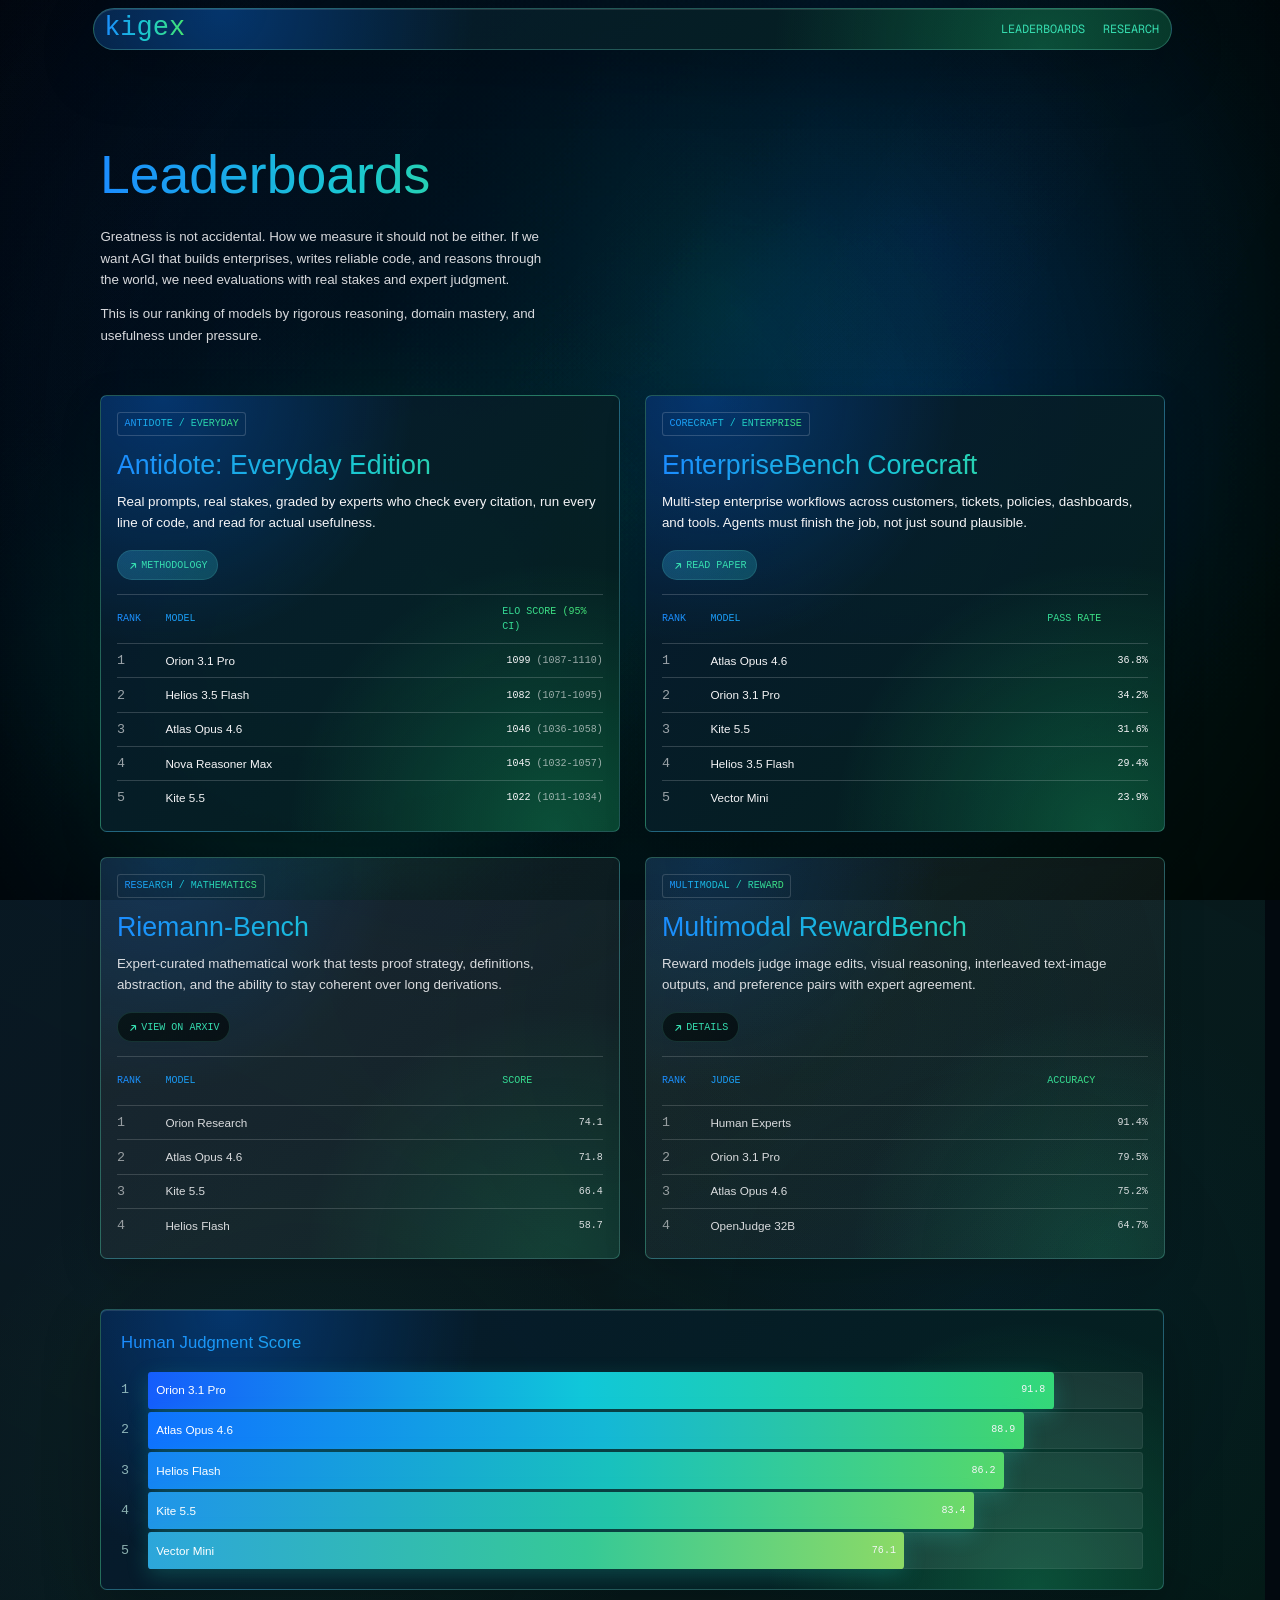
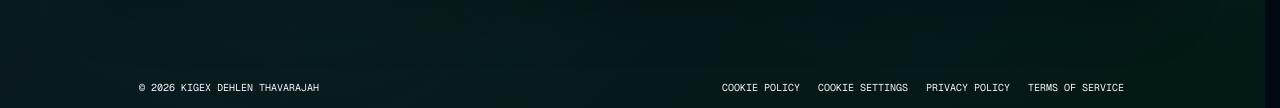
==== leaderboards/index.html @ 966b623c "Tune motion performance" ====
<!doctype html>
<html lang="en">
  <head>
    <meta charset="utf-8" />
    <meta
      name="viewport"
      content="width=device-width, initial-scale=1, viewport-fit=cover"
    />
    <title>Leaderboards | Kigex</title>
    <meta
      name="description"
      content="Kigex leaderboards for model evaluation across rigorous human-graded benchmarks."
    />
    <meta name="robots" content="index, follow, max-image-preview:large" />
    <meta name="author" content="Kigex" />
    <meta name="theme-color" content="#02090f" />
    <meta name="color-scheme" content="dark" />
    <link rel="canonical" href="https://kigex.com/leaderboards/" />
    <meta property="og:site_name" content="Kigex" />
    <meta property="og:type" content="website" />
    <meta property="og:url" content="https://kigex.com/leaderboards/" />
    <meta property="og:title" content="Leaderboards | Kigex" />
    <meta
      property="og:description"
      content="Human-graded Kigex leaderboards for rigorous reasoning, domain mastery, and usefulness under pressure."
    />
    <meta property="og:image" content="https://kigex.com/favicon-v18.png" />
    <meta property="og:image:secure_url" content="https://kigex.com/favicon-v18.png" />
    <meta property="og:image:type" content="image/png" />
    <meta property="og:image:width" content="192" />
    <meta property="og:image:height" content="192" />
    <meta property="og:image:alt" content="Kigex logo" />
    <meta name="twitter:card" content="summary_large_image" />
    <meta name="twitter:title" content="Leaderboards | Kigex" />
    <meta
      name="twitter:description"
      content="Human-graded Kigex leaderboards for rigorous reasoning, domain mastery, and usefulness under pressure."
    />
    <meta name="twitter:image" content="https://kigex.com/favicon-v18.png" />
    <meta name="twitter:image:alt" content="Kigex logo" />
    <script type="application/ld+json">
      {
        "@context": "https://schema.org",
        "@graph": [
          {
            "@type": "Organization",
            "@id": "https://kigex.com/#organization",
            "name": "Kigex",
            "url": "https://kigex.com/",
            "logo": {
              "@type": "ImageObject",
              "url": "https://kigex.com/favicon-v18.png",
              "width": 192,
              "height": 192
            }
          },
          {
            "@type": "WebSite",
            "@id": "https://kigex.com/#website",
            "url": "https://kigex.com/",
            "name": "Kigex",
            "publisher": {
              "@id": "https://kigex.com/#organization"
            },
            "inLanguage": "en"
          },
          {
            "@type": "CollectionPage",
            "@id": "https://kigex.com/leaderboards/#webpage",
            "url": "https://kigex.com/leaderboards/",
            "name": "Kigex Leaderboards",
            "description": "Human-graded leaderboards for rigorous reasoning, domain mastery, and usefulness under pressure.",
            "isPartOf": {
              "@id": "https://kigex.com/#website"
            },
            "mainEntity": {
              "@id": "https://kigex.com/leaderboards/#benchmarks"
            },
            "inLanguage": "en"
          },
          {
            "@type": "ItemList",
            "@id": "https://kigex.com/leaderboards/#benchmarks",
            "name": "Kigex benchmark categories",
            "itemListElement": [
              {
                "@type": "ListItem",
                "position": 1,
                "name": "Antidote: Everyday Edition",
                "description": "Real prompts, real stakes, graded by experts for citation quality, code execution, and usefulness."
              },
              {
                "@type": "ListItem",
                "position": 2,
                "name": "EnterpriseBench Corecraft",
                "description": "Multi-step enterprise workflows across customers, tickets, policies, dashboards, and tools."
              },
              {
                "@type": "ListItem",
                "position": 3,
                "name": "Riemann-Bench",
                "description": "Expert-curated mathematical work that tests proof strategy, definitions, abstraction, and coherence."
              },
              {
                "@type": "ListItem",
                "position": 4,
                "name": "Multimodal RewardBench",
                "description": "Reward models judge image edits, visual reasoning, interleaved outputs, and preference pairs."
              }
            ]
          }
        ]
      }
    </script>
    <link rel="preconnect" href="https://cdn.prod.website-files.com" crossorigin />
    <link rel="preconnect" href="https://fonts.googleapis.com" />
    <link rel="preconnect" href="https://fonts.gstatic.com" crossorigin />
    <link rel="icon" href="https://kigex.com/favicon-v18.png" type="image/png" sizes="192x192" />
    <link rel="shortcut icon" href="https://kigex.com/favicon-v18.png" type="image/png" />
    <link rel="apple-touch-icon" href="https://kigex.com/favicon-v18.png" />
    <link rel="mask-icon" href="https://kigex.com/safari-pinned-tab.svg" color="#3b9dff" />
    <link rel="icon" href="https://kigex.com/favicon-v18.svg" type="image/svg+xml" />
    <link rel="stylesheet" href="../style.css?v=20260601-perf-tune" />
  </head>
  <body>
    <header class="site-header">
      <div class="container fluid">
        <div class="header-inner">
          <a class="brand" href="../" aria-label="Kigex home">
            <span class="brand-text">kigex</span>
          </a>

          <div class="header-actions" id="site-menu">
            <nav class="header-menu" aria-label="Primary navigation">
              <a class="header-link" href="../leaderboards/" aria-current="page">Leaderboards</a>
              <a class="header-link" href="../research/">Research</a>
            </nav>
          </div>

          <button
            class="menu-toggle"
            type="button"
            aria-controls="site-menu"
            aria-expanded="false"
          >
            <span>Menu</span>
            <span>Close</span>
          </button>
        </div>
      </div>
    </header>

    <main class="main">
      <section class="leader-hero" aria-label="Kigex leaderboards">
        <div class="container grid">
          <div class="leader-hero-left">
            <div class="leader-hero-title">
              <h1 class="heading h2 word-lift-title">
                <span class="hero-line">
                  <span class="hero-word">Leaderboards</span>
                </span>
              </h1>
            </div>
            <div class="txt fs-16 page-intro-copy leader-hero-desc">
              <p>
                Greatness is not accidental. How we measure it should not be
                either. If we want AGI that builds enterprises, writes reliable
                code, and reasons through the world, we need evaluations with real
                stakes and expert judgment.
              </p>
              <p>
                This is our ranking of models by rigorous reasoning, domain
                mastery, and usefulness under pressure.
              </p>
            </div>
          </div>
        </div>
      </section>

      <section class="leader-main" aria-label="Benchmark categories">
        <div class="container grid leader-main-grid">
          <article class="leader-card is-dark">
            <div class="leader-label fs-12">Antidote / Everyday</div>
            <div>
              <h2 class="heading h4 leader-card-title">
                Antidote: Everyday Edition
              </h2>
              <p class="txt fs-16 leader-card-desc">
                Real prompts, real stakes, graded by experts who check every
                citation, run every line of code, and read for actual usefulness.
              </p>
            </div>
            <button class="leader-card-btn fs-12" type="button">
              <svg class="arrow" viewBox="0 0 12 12" aria-hidden="true">
                <path
                  d="M3 9L9 3M9 3H4M9 3V8"
                  fill="none"
                  stroke="currentColor"
                  stroke-width="1.3"
                />
              </svg>
              Methodology
            </button>
            <div class="leader-table">
              <div class="leader-table-head fs-12">
                <span>Rank</span>
                <span>Model</span>
                <span>elo score (95% ci)</span>
              </div>
              <div class="leader-list">
                <div class="leader-row">
                  <span class="leader-rank"></span>
                  <span class="txt fs-14 fw-med">Orion 3.1 Pro</span>
                  <span class="leader-score fs-12">1099 <span>(1087-1110)</span></span>
                </div>
                <div class="leader-row">
                  <span class="leader-rank"></span>
                  <span class="txt fs-14 fw-med">Helios 3.5 Flash</span>
                  <span class="leader-score fs-12">1082 <span>(1071-1095)</span></span>
                </div>
                <div class="leader-row">
                  <span class="leader-rank"></span>
                  <span class="txt fs-14 fw-med">Atlas Opus 4.6</span>
                  <span class="leader-score fs-12">1046 <span>(1036-1058)</span></span>
                </div>
                <div class="leader-row">
                  <span class="leader-rank"></span>
                  <span class="txt fs-14 fw-med">Nova Reasoner Max</span>
                  <span class="leader-score fs-12">1045 <span>(1032-1057)</span></span>
                </div>
                <div class="leader-row">
                  <span class="leader-rank"></span>
                  <span class="txt fs-14 fw-med">Kite 5.5</span>
                  <span class="leader-score fs-12">1022 <span>(1011-1034)</span></span>
                </div>
              </div>
            </div>
          </article>

          <article class="leader-card is-dark">
            <div class="leader-label fs-12">Corecraft / Enterprise</div>
            <div>
              <h2 class="heading h4 leader-card-title">
                EnterpriseBench Corecraft
              </h2>
              <p class="txt fs-16 leader-card-desc">
                Multi-step enterprise workflows across customers, tickets,
                policies, dashboards, and tools. Agents must finish the job, not
                just sound plausible.
              </p>
            </div>
            <button class="leader-card-btn fs-12" type="button">
              <svg class="arrow" viewBox="0 0 12 12" aria-hidden="true">
                <path
                  d="M3 9L9 3M9 3H4M9 3V8"
                  fill="none"
                  stroke="currentColor"
                  stroke-width="1.3"
                />
              </svg>
              Read Paper
            </button>
            <div class="leader-table">
              <div class="leader-table-head fs-12">
                <span>Rank</span>
                <span>Model</span>
                <span>pass rate</span>
              </div>
              <div class="leader-list">
                <div class="leader-row">
                  <span class="leader-rank"></span>
                  <span class="txt fs-14 fw-med">Atlas Opus 4.6</span>
                  <span class="leader-score fs-12">36.8%</span>
                </div>
                <div class="leader-row">
                  <span class="leader-rank"></span>
                  <span class="txt fs-14 fw-med">Orion 3.1 Pro</span>
                  <span class="leader-score fs-12">34.2%</span>
                </div>
                <div class="leader-row">
                  <span class="leader-rank"></span>
                  <span class="txt fs-14 fw-med">Kite 5.5</span>
                  <span class="leader-score fs-12">31.6%</span>
                </div>
                <div class="leader-row">
                  <span class="leader-rank"></span>
                  <span class="txt fs-14 fw-med">Helios 3.5 Flash</span>
                  <span class="leader-score fs-12">29.4%</span>
                </div>
                <div class="leader-row">
                  <span class="leader-rank"></span>
                  <span class="txt fs-14 fw-med">Vector Mini</span>
                  <span class="leader-score fs-12">23.9%</span>
                </div>
              </div>
            </div>
          </article>

          <article class="leader-card">
            <div class="leader-label fs-12">Research / Mathematics</div>
            <div>
              <h2 class="heading h4 leader-card-title">Riemann-Bench</h2>
              <p class="txt fs-16 leader-card-desc">
                Expert-curated mathematical work that tests proof strategy,
                definitions, abstraction, and the ability to stay coherent over
                long derivations.
              </p>
            </div>
            <button class="leader-card-btn fs-12" type="button">
              <svg class="arrow" viewBox="0 0 12 12" aria-hidden="true">
                <path
                  d="M3 9L9 3M9 3H4M9 3V8"
                  fill="none"
                  stroke="currentColor"
                  stroke-width="1.3"
                />
              </svg>
              View On Arxiv
            </button>
            <div class="leader-table">
              <div class="leader-table-head fs-12">
                <span>Rank</span>
                <span>Model</span>
                <span>score</span>
              </div>
              <div class="leader-list">
                <div class="leader-row">
                  <span class="leader-rank"></span>
                  <span class="txt fs-14 fw-med">Orion Research</span>
                  <span class="leader-score fs-12">74.1</span>
                </div>
                <div class="leader-row">
                  <span class="leader-rank"></span>
                  <span class="txt fs-14 fw-med">Atlas Opus 4.6</span>
                  <span class="leader-score fs-12">71.8</span>
                </div>
                <div class="leader-row">
                  <span class="leader-rank"></span>
                  <span class="txt fs-14 fw-med">Kite 5.5</span>
                  <span class="leader-score fs-12">66.4</span>
                </div>
                <div class="leader-row">
                  <span class="leader-rank"></span>
                  <span class="txt fs-14 fw-med">Helios Flash</span>
                  <span class="leader-score fs-12">58.7</span>
                </div>
              </div>
            </div>
          </article>

          <article class="leader-card">
            <div class="leader-label fs-12">Multimodal / Reward</div>
            <div>
              <h2 class="heading h4 leader-card-title">
                Multimodal RewardBench
              </h2>
              <p class="txt fs-16 leader-card-desc">
                Reward models judge image edits, visual reasoning, interleaved
                text-image outputs, and preference pairs with expert agreement.
              </p>
            </div>
            <button class="leader-card-btn fs-12" type="button">
              <svg class="arrow" viewBox="0 0 12 12" aria-hidden="true">
                <path
                  d="M3 9L9 3M9 3H4M9 3V8"
                  fill="none"
                  stroke="currentColor"
                  stroke-width="1.3"
                />
              </svg>
              Details
            </button>
            <div class="leader-table">
              <div class="leader-table-head fs-12">
                <span>Rank</span>
                <span>Judge</span>
                <span>accuracy</span>
              </div>
              <div class="leader-list">
                <div class="leader-row">
                  <span class="leader-rank"></span>
                  <span class="txt fs-14 fw-med">Human Experts</span>
                  <span class="leader-score fs-12">91.4%</span>
                </div>
                <div class="leader-row">
                  <span class="leader-rank"></span>
                  <span class="txt fs-14 fw-med">Orion 3.1 Pro</span>
                  <span class="leader-score fs-12">79.5%</span>
                </div>
                <div class="leader-row">
                  <span class="leader-rank"></span>
                  <span class="txt fs-14 fw-med">Atlas Opus 4.6</span>
                  <span class="leader-score fs-12">75.2%</span>
                </div>
                <div class="leader-row">
                  <span class="leader-rank"></span>
                  <span class="txt fs-14 fw-med">OpenJudge 32B</span>
                  <span class="leader-score fs-12">64.7%</span>
                </div>
              </div>
            </div>
          </article>

          <div class="comparison-card">
            <div class="comparison-title">Human Judgment Score</div>
            <div class="bar-list">
              <div class="bar-row">
                <div class="bar-track">
                  <div class="bar-fill" style="width: 91%">
                    <span class="bar-label fs-14 fw-med">Orion 3.1 Pro</span>
                    <span class="bar-score fs-12">91.8</span>
                  </div>
                </div>
              </div>
              <div class="bar-row">
                <div class="bar-track">
                  <div class="bar-fill" style="width: 88%">
                    <span class="bar-label fs-14 fw-med">Atlas Opus 4.6</span>
                    <span class="bar-score fs-12">88.9</span>
                  </div>
                </div>
              </div>
              <div class="bar-row">
                <div class="bar-track">
                  <div class="bar-fill" style="width: 86%">
                    <span class="bar-label fs-14 fw-med">Helios Flash</span>
                    <span class="bar-score fs-12">86.2</span>
                  </div>
                </div>
              </div>
              <div class="bar-row">
                <div class="bar-track">
                  <div class="bar-fill" style="width: 83%">
                    <span class="bar-label fs-14 fw-med">Kite 5.5</span>
                    <span class="bar-score fs-12">83.4</span>
                  </div>
                </div>
              </div>
              <div class="bar-row">
                <div class="bar-track">
                  <div class="bar-fill" style="width: 76%">
                    <span class="bar-label fs-14 fw-med">Vector Mini</span>
                    <span class="bar-score fs-12">76.1</span>
                  </div>
                </div>
              </div>
            </div>
          </div>
        </div>
      </section>
    </main>

    <footer class="footer">
      <div class="footer-bot">
        <div class="container fluid">
          <div class="footer-bot-inner">
            <div class="footer-copyright hidden-mobile">&copy; 2026 Kigex Dehlen Thavarajah</div>
            <div class="footer-menus-social">
              <div class="footer-menu-legal">
                <button class="footer-link" type="button">Cookie Policy</button>
                <div class="footer-menu-divider" aria-hidden="true"></div>
                <button class="footer-link" type="button">Cookie Settings</button>
                <div class="footer-menu-divider" aria-hidden="true"></div>
                <button class="footer-link" type="button">Privacy Policy</button>
                <div class="footer-menu-divider" aria-hidden="true"></div>
                <button class="footer-link" type="button">Terms of Service</button>
              </div>
            </div>
            <div class="footer-copyright only-mobile">&copy; 2026 Kigex Dehlen Thavarajah</div>
          </div>
        </div>
      </div>
    </footer>

    <script src="../motion.js?v=20260601-perf-tune" defer></script>
  </body>
</html>
---- style.css ----
@import url("https://fonts.googleapis.com/css2?family=Geist+Mono:wght@400;500;600&display=swap");

@font-face {
  font-family: "Jetbrains Mono";
  src: url("https://cdn.prod.website-files.com/68dc970bd6e945ea3fb0f426/68dc9f0578a9a4165ddd5365_JetBrainsMono-Regular.woff2")
    format("woff2");
  font-weight: 400;
  font-style: normal;
  font-display: swap;
}

@font-face {
  font-family: "Jetbrains Mono";
  src: url("https://cdn.prod.website-files.com/68dc970bd6e945ea3fb0f426/68dc9f05dc945261aa6f3902_JetBrainsMono-Medium.woff2")
    format("woff2");
  font-weight: 500;
  font-style: normal;
  font-display: swap;
}

@font-face {
  font-family: "Helvetica Neue";
  src: url("https://cdn.prod.website-files.com/68dc970bd6e945ea3fb0f426/68dca01244c8d07e51654fb4_HelveticaNeue-Roman.woff2")
    format("woff2");
  font-weight: 400;
  font-style: normal;
  font-display: swap;
}

@font-face {
  font-family: "Helvetica Neue";
  src: url("https://cdn.prod.website-files.com/68dc970bd6e945ea3fb0f426/68dca0121b8f11f91cc5aee8_HelveticaNeue-Medium.woff2")
    format("woff2");
  font-weight: 500;
  font-style: normal;
  font-display: swap;
}

:root {
  --font-heading: "Helvetica Neue", Arial, sans-serif;
  --font-body: "Helvetica Neue", Arial, sans-serif;
  --font-button: "Jetbrains Mono", monospace;
  --font-footer: "Geist Mono", "Jetbrains Mono", ui-monospace, SFMono-Regular, Menlo, monospace;
  --font-model: "Helvetica Neue", Arial, sans-serif;
  --color-title: #f5f5f7;
  --color-body: rgba(245, 245, 247, 0.88);
  --color-subtitle: rgba(245, 245, 247, 0.58);
  --color-surface: #101010;
  --color-warm: #101010;
  --color-main: #101010;
  --color-faint: rgba(245, 245, 247, 0.08);
  --color-border: rgba(245, 245, 247, 0.16);
  --color-link: #36ddb0;
  --color-dark: #101010;
  --accent-gradient: linear-gradient(92deg, #1b8cff 0%, #19c7d2 48%, #45e56f 100%);
  --surface-gradient:
    radial-gradient(circle at 12% 0%, rgba(0, 116, 255, 0.24), transparent 34rem),
    radial-gradient(circle at 90% 18%, rgba(31, 216, 133, 0.18), transparent 36rem),
    radial-gradient(circle at 70% 100%, rgba(20, 199, 210, 0.16), transparent 42rem),
    linear-gradient(145deg, #071a30 0%, #101010 46%, #04221d 100%);
  --panel-gradient:
    radial-gradient(circle at 12% 0%, rgba(0, 116, 255, 0.3), transparent 30rem),
    radial-gradient(circle at 88% 100%, rgba(31, 216, 133, 0.26), transparent 32rem),
    linear-gradient(135deg, rgba(7, 26, 48, 0.94), rgba(4, 34, 29, 0.94));
  --panel-gradient-soft:
    radial-gradient(circle at 12% 0%, rgba(0, 116, 255, 0.18), transparent 28rem),
    radial-gradient(circle at 88% 100%, rgba(31, 216, 133, 0.16), transparent 30rem),
    linear-gradient(135deg, rgba(245, 245, 247, 0.07), rgba(245, 245, 247, 0.035));
  --button-surface: linear-gradient(135deg, rgba(6, 17, 18, 0.82), rgba(4, 10, 12, 0.74));
  --button-border: rgba(96, 214, 190, 0.16);
  --button-surface-hover:
    linear-gradient(135deg, rgba(6, 17, 18, 0.9), rgba(4, 10, 12, 0.82));
  --button-border-hover: rgba(96, 214, 190, 0.32);
  --button-hover-shadow: inset 0 1px 0 rgba(245, 245, 247, 0.08), 0 0.35rem 1.1rem rgba(0, 0, 0, 0.18);
  --accent-border: rgba(96, 214, 190, 0.32);
  --accent-border-strong: rgba(151, 240, 222, 0.42);
  --accent-glow: 0 2.4rem 7rem rgba(0, 0, 0, 0.24), inset 0 1px 0 rgba(245, 245, 247, 0.12);
  --focus-ring: 0 0 0 0.35rem rgba(54, 221, 176, 0.18), 0 0 0 0.12rem rgba(245, 245, 247, 0.92);
  --shadow-card: 0 1.6rem 4.8rem rgba(0, 0, 0, 0.18);
  --border-width: max(1px, 0.1rem);
  --brand-size: clamp(27px, 2.08vw, 30px);
  --brand-slot: calc(var(--brand-size) * 3.4667);
  --header-height: clamp(42px, 3vw, 46px);
  --header-pad-x: clamp(10px, 0.8vw, 12px);
  --header-pad-y: clamp(5px, 0.36vw, 6px);
  --mobile-menu-offset: 7px;
  --nav-link-size: clamp(11.8px, 0.82vw, 12px);
  --container-max: 1530px;
  --container-pad: 12rem;
  --column-gap: 3rem;
  interpolate-size: allow-keywords;
}

html {
  --fs-global: 0.6535947712vw;
  min-height: -webkit-fill-available;
  height: auto;
  background: var(--color-dark);
  font-size: var(--fs-global);
  scroll-padding-top: 9rem;
  font-kerning: normal;
  text-rendering: optimizeLegibility;
  -webkit-font-smoothing: antialiased;
  -moz-osx-font-smoothing: grayscale;
  -webkit-text-size-adjust: 100%;
  overscroll-behavior: none;
  scrollbar-gutter: stable;
}

@media (min-width: 1531px) {
  html {
    --fs-global: 10px;
  }
}

@media (max-width: 991px) {
  html {
    --fs-global: 1.1990407674vw;
  }

  :root {
    --brand-size: 27px;
    --brand-slot: calc(var(--brand-size) * 3.4667);
    --header-height: 42px;
    --header-pad-x: 10px;
    --header-pad-y: 6px;
    --nav-link-size: clamp(11px, 1.2vw, 11.8px);
    --container-pad: 4rem;
    --column-gap: 2.4rem;
  }
}

@media (max-width: 767px) {
  html {
    --fs-global: 2.3255813953vw;
  }

  :root {
    --brand-size: clamp(27px, 6.98vw, 30px);
    --brand-slot: calc(var(--brand-size) * 3.4667);
    --header-height: clamp(42px, 10.7vw, 46px);
    --header-pad-x: 10px;
    --header-pad-y: clamp(6px, 1.63vw, 7px);
    --nav-link-size: clamp(12px, 3.26vw, 14px);
    --container-pad: 2rem;
    --column-gap: 2rem;
  }
}

* {
  box-sizing: border-box;
  -webkit-tap-highlight-color: rgba(0, 0, 0, 0);
}

html {
  min-height: 100%;
  background: #02090f;
}

body {
  min-height: 100vh;
  margin: 0;
  background:
    linear-gradient(28deg, rgba(0, 0, 0, 0.075), transparent 42%, rgba(0, 0, 0, 0.055) 100%),
    radial-gradient(circle at 36% 38%, rgba(0, 14, 44, 0.26), transparent 44rem),
    radial-gradient(circle at 64% 60%, rgba(0, 24, 15, 0.22), transparent 46rem),
    radial-gradient(circle at 20% 18%, rgba(0, 96, 218, 0.09), transparent 42rem),
    radial-gradient(circle at 72% 22%, rgba(21, 178, 108, 0.07), transparent 40rem),
    radial-gradient(circle at 46% 54%, rgba(0, 0, 0, 0.05), transparent 48rem),
    radial-gradient(circle at 78% 78%, rgba(0, 96, 218, 0.055), transparent 46rem),
    radial-gradient(circle at 24% 86%, rgba(21, 178, 108, 0.06), transparent 42rem),
    linear-gradient(135deg, #061426 0%, #0a1b22 50%, #031a16 100%);
  color: var(--color-body);
  font-family: var(--font-body);
  font-size: 1.6rem;
  line-height: 1.5;
  display: flex;
  flex-direction: column;
  overflow-x: hidden;
  overscroll-behavior: none;
  isolation: isolate;
}

::selection {
  color: #ffffff;
  background: rgba(54, 221, 176, 0.26);
}

body::before {
  content: "";
  position: fixed;
  inset: 0;
  z-index: 0;
  pointer-events: none;
  background:
    radial-gradient(circle at 50% 48%, transparent 0, rgba(0, 0, 0, 0.16) 62%, rgba(0, 0, 0, 0.42) 100%),
    linear-gradient(132deg, rgba(0, 6, 18, 0.2), transparent 48%, rgba(0, 20, 14, 0.18) 100%);
  background-repeat: no-repeat;
  opacity: 0.82;
}

body::after {
  content: "";
  position: fixed;
  inset: 0;
  z-index: 0;
  pointer-events: none;
  background:
    radial-gradient(circle at 50% 48%, transparent 0, rgba(0, 0, 0, 0.12) 64%, rgba(0, 0, 0, 0.46) 100%),
    linear-gradient(118deg, rgba(245, 245, 247, 0.01), transparent 34%, rgba(245, 245, 247, 0.007) 62%, transparent 84%),
    linear-gradient(180deg, rgba(245, 245, 247, 0.005), rgba(0, 0, 0, 0.01));
  opacity: 0.86;
}

.kigex-motion-canvas {
  position: fixed;
  inset: 0;
  z-index: 0;
  display: block;
  width: 100vw;
  height: 100vh;
  min-height: 100dvh;
  pointer-events: none;
  opacity: 0.92;
  filter: saturate(112%) contrast(104%);
  transform: translateZ(0);
  contain: strict;
}

@media (prefers-reduced-motion: reduce) {
  *,
  *::before,
  *::after {
    animation-duration: 0.001ms !important;
    animation-iteration-count: 1 !important;
    scroll-behavior: auto !important;
    transition-duration: 0.001ms !important;
  }

  .kigex-motion-canvas {
    opacity: 0.74;
  }

}

a {
  color: inherit;
  text-decoration: none;
  -webkit-touch-callout: none;
  touch-action: manipulation;
}

:where(a, button, .brand, .header-link, .footer-link, .menu-toggle, .card-cta-link, .leader-card-btn) {
  -webkit-tap-highlight-color: rgba(0, 0, 0, 0);
}

:where(a, button):focus-visible {
  outline: 0;
  box-shadow: var(--focus-ring);
}

:where(a, button):focus:not(:focus-visible) {
  outline: 0;
  box-shadow: none;
}

button {
  border: 0;
  padding: 0;
  color: inherit;
  background: none;
  font: inherit;
  cursor: pointer;
  touch-action: manipulation;
}

@media (hover: none) and (pointer: coarse) {
  :where(.brand, .header-link, .footer-link, .menu-toggle):active {
    opacity: 1;
    background: transparent;
    box-shadow: none;
  }
}

p,
h1,
h2,
h3,
h4 {
  margin: 0;
}

img {
  display: block;
  max-width: 100%;
}

.container {
  width: 100%;
  max-width: var(--container-max);
  margin: 0 auto;
  padding-right: var(--container-pad);
  padding-left: var(--container-pad);
  position: relative;
}

.container.fluid {
  max-width: none;
}

.grid {
  display: grid;
  grid-template-columns: repeat(12, minmax(1px, 1fr));
  gap: var(--column-gap);
  align-content: start;
}

.site-header {
  z-index: 20;
  position: sticky;
  top: 0;
  padding-top: max(0.9rem, env(safe-area-inset-top));
  background: transparent;
  border-bottom: 0;
  -webkit-backdrop-filter: none;
  backdrop-filter: none;
  opacity: 1;
  transform: translate3d(0, var(--nav-shift, 0px), 0);
  transition: transform 0.42s cubic-bezier(0.22, 1, 0.36, 1), opacity 0.26s ease;
  will-change: transform, opacity;
}

body.nav-hidden:not(.nav-open) .site-header {
  opacity: 0;
  pointer-events: none;
  transform: translate3d(0, calc(-100% - 1.6rem), 0);
}

body.nav-scroll-linked .site-header {
  opacity: var(--nav-opacity, 1);
  transition: none;
}

.site-header .container.fluid {
  width: calc(100vw - (var(--container-pad) * 2));
  max-width: calc(100vw - (var(--container-pad) * 2));
  margin: 0 auto;
  padding-right: 0;
  padding-left: 0;
}

.site-header .header-link {
  color: var(--color-link);
  border-color: transparent;
  background: transparent;
  box-shadow: none;
}

.site-header .header-link:hover,
.site-header .header-link:active {
  color: var(--color-link);
  border-color: transparent;
  background: transparent;
  box-shadow: none;
  opacity: 0.78;
}

.site-header .header-link[aria-current="page"] {
  color: var(--color-link);
  border-color: transparent;
  background: transparent;
  box-shadow: none;
}

.site-header .header-link[aria-current="page"]:hover,
.site-header .header-link[aria-current="page"]:active {
  color: var(--color-link);
  opacity: 0.78;
}

.site-header .menu-toggle {
  color: var(--color-link);
}

.header-inner {
  display: flex;
  align-items: center;
  justify-content: space-between;
  position: relative;
  overflow: visible;
  width: 100%;
  max-width: 100%;
  min-height: var(--header-height);
  border: var(--border-width) solid var(--accent-border);
  border-radius: 999px;
  background: var(--panel-gradient);
  box-shadow: var(--accent-glow);
  padding-top: var(--header-pad-y);
  padding-right: var(--header-pad-x);
  padding-bottom: var(--header-pad-y);
  padding-left: var(--header-pad-x);
  -webkit-backdrop-filter: saturate(145%) blur(10px);
  backdrop-filter: saturate(145%) blur(10px);
  transform-origin: left center;
  transition: border-color 0.25s ease, box-shadow 0.25s ease, background 0.25s ease;
}

.header-inner > * {
  position: relative;
  z-index: 1;
}

.brand {
  width: var(--brand-slot);
  min-width: var(--brand-slot);
  flex: 0 0 var(--brand-slot);
  height: var(--brand-size);
  color: var(--color-title);
  display: flex;
  align-items: center;
  justify-content: flex-start;
  overflow: visible;
}

.home-page .brand,
.home-page .brand * {
  cursor: default;
  pointer-events: none;
}

.brand-text {
  color: var(--color-title);
  font-family: var(--font-button);
  font-size: var(--brand-size);
  font-weight: 400;
  line-height: 1;
  position: relative;
  display: inline-grid;
  place-items: center;
  white-space: nowrap;
  flex: none;
}

.header-actions,
.header-menu {
  display: flex;
  align-items: center;
  justify-content: flex-end;
  gap: 1.6rem;
  min-width: 0;
}

.header-actions {
  flex: 1 1 auto;
}

.header-menu {
  flex-wrap: nowrap;
}

.header-link,
.footer-link,
.footer-copyright,
.menu-toggle,
.mono {
  font-family: var(--font-button);
  text-transform: uppercase;
  font-size: 1.2rem;
  line-height: 1.4;
}

.header-link,
.menu-toggle {
  font-size: var(--nav-link-size);
}

.footer-link,
.footer-copyright {
  font-family: var(--font-footer);
}

.header-link,
.footer-link,
.footer-copyright,
.card-cta,
.card-cta-link,
.leader-card-btn {
  font-family: var(--font-footer);
}

.header-link,
.footer-link {
  transition: color 0.25s ease, border-color 0.25s ease, box-shadow 0.25s ease, background 0.25s ease, opacity 0.25s ease;
}

.header-link {
  display: inline-flex;
  align-items: center;
  justify-content: center;
  min-height: 2.8rem;
  border-radius: 0;
  padding: 0.5rem 0.28rem 0.4rem;
  color: var(--color-link);
  border: 0;
  background: transparent;
  box-shadow: none;
  transition: color 0.35s ease, background 0.35s ease, border-color 0.35s ease, box-shadow 0.35s ease, opacity 0.35s ease;
}

.header-link:focus-visible,
.footer-link:focus-visible {
  border-radius: 999px;
  background: rgba(54, 221, 176, 0.08);
}

.header-link:hover,
.header-link:active {
  color: var(--color-link);
  border-color: transparent;
  background: transparent;
  box-shadow: none;
  opacity: 0.78;
}

.header-link[aria-current="page"] {
  color: var(--color-link);
  border-color: transparent;
  background: transparent;
  box-shadow: none;
}

.header-link[aria-current="page"]:hover,
.header-link[aria-current="page"]:active {
  color: var(--color-link);
  opacity: 0.78;
}

.footer-link:hover,
.footer-link:active {
  color: var(--color-title);
  border-color: transparent;
  background: transparent;
  box-shadow: none;
  opacity: 0.78;
}

.menu-toggle {
  display: none;
  overflow: hidden;
}

.main {
  z-index: 1;
  position: relative;
  flex: 1;
}

body.home-page {
  height: 100vh;
  min-height: 100vh;
  overflow: hidden;
}

body.home-page .main {
  display: flex;
  flex-direction: column;
  min-height: 0;
}

.home-hero {
  flex: 1;
  display: flex;
  flex-direction: column;
  min-height: 0;
  margin-top: 0;
}

.home-hero .container {
  flex: 1;
  min-height: 0;
  align-content: center;
}

.home-hero-text-wrap {
  grid-column: 4 / -4;
  display: flex;
  align-items: flex-start;
  justify-content: center;
  flex-direction: column;
  padding-top: 0;
  padding-bottom: clamp(2rem, 6vh, 7rem);
}

.home-hero-desc {
  display: flex;
  flex-direction: column;
  gap: 1.4rem;
  max-width: 92rem;
  margin-top: 0;
}

.home-hero .heading.h2 {
  width: max-content;
  max-width: 100%;
  font-size: 7.2rem;
  line-height: 1.06;
  cursor: default;
  text-wrap: normal;
}

.word-lift-title {
  cursor: default;
  text-wrap: normal;
}

.hero-line {
  display: block;
  white-space: nowrap;
}

.hero-word {
  display: inline-block;
  color: #36ddb0;
  background: linear-gradient(92deg, #1b8cff 0%, #19c7d2 48%, #45e56f 100%);
  background-size: var(--hero-line-width, 100%) 100%;
  background-position: var(--hero-word-x, 0px) 50%;
  background-repeat: no-repeat;
  -webkit-background-clip: text;
  background-clip: text;
  -webkit-text-fill-color: transparent;
  transform: translate3d(0, 0, 0) scale(1);
  transform-origin: center bottom;
  transition: transform 0.5s cubic-bezier(0.22, 1, 0.36, 1);
  backface-visibility: hidden;
  will-change: transform;
}

.hero-word:hover,
.hero-word.is-raised {
  transform: translate3d(0, -0.11em, 0) scale(1.018);
}

.heading {
  color: var(--color-title);
  font-family: var(--font-heading);
  font-weight: 400;
  line-height: 1.2;
  letter-spacing: 0;
  text-wrap: balance;
}

.heading.h2 {
  font-size: 6.4rem;
}

.heading.h4 {
  font-size: 3.2rem;
}

.txt {
  color: var(--color-body);
  text-wrap: pretty;
}

.fs-12 {
  font-size: 1.2rem;
  line-height: 1.5;
}

.fs-14 {
  font-size: 1.4rem;
  line-height: 1.4;
}

.fs-16 {
  font-size: 1.6rem;
  line-height: 1.4;
}

.fs-18 {
  font-size: 1.8rem;
  line-height: 1.4;
}

.fs-20 {
  font-size: 2rem;
  line-height: 1.4;
}

.fw-med {
  font-weight: 500;
}

.line {
  width: 100%;
  height: var(--border-width);
  background: var(--color-border);
}

.arrow {
  width: 1.2rem;
  height: 1.2rem;
  color: var(--color-link);
  flex: none;
}

.search-hero {
  padding-top: 11.2rem;
  padding-bottom: 12rem;
}

.search-aside {
  grid-column: 1 / 5;
  position: relative;
  z-index: 2;
}

.search-aside-inner {
  position: static;
}

.search-title {
  margin-bottom: 2.2rem;
}

.page-intro-copy {
  display: flex;
  flex-direction: column;
  gap: 1.45rem;
  max-width: 62ch;
  line-height: 1.62;
}

.page-intro-copy p {
  margin: 0;
}

.search-desc {
  white-space: normal;
}

.search-feed {
  grid-column: 5 / -1;
  display: flex;
  flex-direction: column;
  gap: 1.2rem;
}

.card-cta {
  display: flex;
  flex-direction: column;
  gap: 1.6rem;
  margin-top: 2rem;
  font-family: var(--font-button);
  text-transform: uppercase;
  color: var(--color-title);
}

.card-cta-link {
  display: inline-flex;
  align-items: center;
  justify-content: center;
  gap: 0.4rem;
  align-self: flex-start;
  min-height: 3.6rem;
  border-radius: 999px;
  padding: 0.82rem 1.2rem 0.72rem;
  color: var(--color-link);
  border: var(--border-width) solid var(--button-border);
  background: var(--button-surface);
  transition: color 0.35s ease, background 0.35s ease, border-color 0.35s ease, box-shadow 0.35s ease;
}

.card-cta-link:hover,
.card-cta-link:active {
  color: var(--color-link);
  border-color: var(--button-border-hover);
  background: var(--button-surface-hover);
  box-shadow: var(--button-hover-shadow);
}

.card-cta-link:active,
.leader-card-btn:active {
  transform: translateY(0.1rem);
}

.research-card {
  min-height: 24rem;
  padding: 3.2rem;
  border: var(--border-width) solid var(--accent-border);
  border-radius: 0.8rem;
  background: var(--panel-gradient-soft);
  box-shadow: var(--shadow-card);
  display: grid;
  grid-template-rows: auto 1fr auto;
  position: relative;
  overflow: hidden;
  transition: transform 0.35s ease, background-color 0.35s ease, border-color 0.35s ease;
  content-visibility: auto;
  contain: layout paint style;
  contain-intrinsic-size: 24rem;
}

.research-card::before {
  content: "";
  position: absolute;
  inset: 0 auto 0 0;
  z-index: 2;
  width: 0.4rem;
  background: var(--color-link);
  opacity: 0.9;
}

.research-card:hover {
  background: var(--panel-gradient);
  border-color: var(--accent-border-strong);
  transform: translateY(-0.2rem);
}

.research-card-author {
  font-family: var(--font-footer);
  text-transform: uppercase;
  color: var(--color-body);
}

.research-card-info {
  align-self: end;
}

.research-card-title {
  margin-bottom: 0.4rem;
  color: var(--color-title);
  line-height: 1.25;
  text-wrap: balance;
}

.research-card-desc {
  display: -webkit-box;
  -webkit-line-clamp: 3;
  -webkit-box-orient: vertical;
  overflow: hidden;
  line-height: 1.58;
}

.leader-hero {
  padding-top: 11.2rem;
  padding-bottom: 5.8rem;
}

.leader-hero-left {
  grid-column: 1 / 7;
}

.leader-hero-title {
  margin-bottom: 2.2rem;
}

.leader-hero-desc {
  max-width: 62ch;
}

.leader-main {
  padding-bottom: 9.8rem;
}

.leader-main-grid {
  row-gap: var(--column-gap);
}

.leader-card {
  grid-column: span 6;
  border: var(--border-width) solid var(--accent-border);
  border-radius: 0.8rem;
  padding: 1.9rem;
  background: var(--panel-gradient-soft);
  box-shadow: var(--shadow-card);
  display: flex;
  flex-direction: column;
  gap: 1.6rem;
  position: relative;
  overflow: hidden;
  transition: transform 0.35s ease, border-color 0.35s ease, background 0.35s ease;
  content-visibility: auto;
  contain: layout paint style;
  contain-intrinsic-size: 42rem;
}

.leader-card:hover {
  border-color: var(--accent-border-strong);
  transform: translateY(-0.16rem);
}

.leader-card.is-dark {
  background: var(--panel-gradient);
  border-color: var(--accent-border);
  color: rgba(245, 245, 247, 0.82);
}

.leader-card.is-dark .heading,
.leader-card.is-dark .txt,
.leader-card.is-dark .leader-score,
.leader-card.is-dark .leader-card-title {
  color: #f5f5f7;
}

.leader-card.is-dark .leader-label,
.leader-card.is-dark .leader-table-head,
.leader-card.is-dark .leader-rank::before,
.leader-card.is-dark .leader-score span {
  color: rgba(245, 245, 247, 0.62);
}

.leader-card.is-dark .leader-table,
.leader-card.is-dark .leader-row,
.leader-card.is-dark .leader-label {
  border-color: rgba(245, 245, 247, 0.18);
}

.leader-card.is-dark .leader-card-btn {
  background: var(--panel-gradient-soft);
  color: var(--color-link);
}

.leader-label {
  display: inline-flex;
  align-self: flex-start;
  border: var(--border-width) solid var(--color-border);
  border-radius: 0.4rem;
  padding: 0.4rem 0.8rem;
  color: var(--color-subtitle);
  font-family: var(--font-button);
  text-transform: uppercase;
}

.leader-card-title {
  color: var(--color-title);
  margin-bottom: 1.2rem;
}

.leader-card-desc {
  max-width: 60rem;
  line-height: 1.58;
}

.leader-card-btn {
  display: inline-flex;
  align-items: center;
  gap: 0.4rem;
  align-self: flex-start;
  margin-top: 0.4rem;
  min-height: 3.6rem;
  padding: 0.82rem 1.2rem 0.72rem;
  border-radius: 999px;
  border: var(--border-width) solid var(--button-border);
  background: var(--button-surface);
  color: var(--color-link);
  font-family: var(--font-button);
  text-transform: uppercase;
  transition: color 0.35s ease, background 0.35s ease, border-color 0.35s ease, box-shadow 0.35s ease;
}

.leader-card-btn:hover,
.leader-card-btn:active {
  color: var(--color-link);
  border-color: var(--button-border-hover);
  background: var(--button-surface-hover);
  box-shadow: var(--button-hover-shadow);
}

.leader-card.is-dark .leader-card-btn:hover,
.leader-card.is-dark .leader-card-btn:active {
  color: var(--color-link);
  background: var(--panel-gradient-soft);
}

.leader-table {
  margin-top: auto;
  border-top: var(--border-width) solid var(--color-border);
  font-variant-numeric: tabular-nums;
}

.leader-table-head,
.leader-row {
  display: grid;
  grid-template-columns: 4.2rem 1fr 12rem;
  align-items: center;
  gap: 1.6rem;
}

.leader-table-head {
  min-height: 5.8rem;
  color: var(--color-subtitle);
  font-family: var(--font-button);
  text-transform: uppercase;
}

.leader-list {
  counter-reset: rank;
}

.leader-row {
  min-height: 4.1rem;
  border-top: var(--border-width) solid var(--color-border);
  counter-increment: rank;
}

.leader-row .txt,
.bar-label {
  font-family: var(--font-model);
}

.leader-rank::before {
  content: counter(rank);
  font-family: var(--font-button);
  color: var(--color-subtitle);
}

.leader-score {
  justify-self: end;
  font-family: var(--font-button);
  font-variant-numeric: tabular-nums;
}

.leader-score span {
  color: var(--color-subtitle);
}

.comparison-card {
  grid-column: 1 / -1;
  margin-top: 3rem;
  border: var(--border-width) solid var(--accent-border);
  border-radius: 0.8rem;
  padding: 2.4rem;
  background: var(--panel-gradient);
  box-shadow: var(--accent-glow);
  overflow: hidden;
  font-variant-numeric: tabular-nums;
  content-visibility: auto;
  contain: layout paint style;
  contain-intrinsic-size: 42rem;
}

.comparison-title {
  margin-bottom: 2rem;
  font-family: var(--font-heading);
  font-size: 2rem;
  color: #f5f5f7;
}

.bar-list {
  display: flex;
  flex-direction: column;
  gap: 0.4rem;
  counter-reset: rank;
}

.bar-row {
  display: grid;
  grid-template-columns: 2.4rem 1fr;
  gap: 0.8rem;
  align-items: center;
  counter-increment: rank;
}

.bar-row::before {
  content: counter(rank);
  font-family: var(--font-button);
  color: rgba(205, 247, 239, 0.68);
}

.bar-track {
  height: 4.4rem;
  position: relative;
  border-radius: 0.4rem;
  background: rgba(245, 245, 247, 0.08);
  box-shadow: inset 0 0 0 1px rgba(245, 245, 247, 0.06);
}

.bar-fill {
  height: 100%;
  border-radius: 0.4rem;
  background: linear-gradient(90deg, #155dfc 0%, #10c7d9 48%, #34d878 100%);
  position: relative;
  box-shadow: 0 0.8rem 2.6rem rgba(30, 203, 190, 0.24);
}

.bar-row:nth-child(2) .bar-fill {
  background: linear-gradient(90deg, #0f72ff 0%, #14b8d6 52%, #42d66f 100%);
}

.bar-row:nth-child(3) .bar-fill {
  background: linear-gradient(90deg, #1584f5 0%, #18c1be 54%, #55d86b 100%);
}

.bar-row:nth-child(4) .bar-fill {
  background: linear-gradient(90deg, #2095e9 0%, #22c5a9 56%, #6fda68 100%);
}

.bar-row:nth-child(5) .bar-fill {
  background: linear-gradient(90deg, #2ca6db 0%, #36c996 58%, #8cda66 100%);
}

.bar-label {
  position: absolute;
  left: 1rem;
  top: 50%;
  color: white;
  transform: translateY(-50%);
}

.bar-score {
  position: absolute;
  right: 1rem;
  top: 50%;
  color: #f5f5f7;
  transform: translateY(-50%);
  font-family: var(--font-button);
  font-variant-numeric: tabular-nums;
}

.brand-text,
.heading,
.research-card-title,
.comparison-title,
.home-hero-desc .fw-med,
.leader-label,
.research-card-author,
.leader-table-head {
  color: #36ddb0;
  background: var(--accent-gradient);
  -webkit-background-clip: text;
  background-clip: text;
  -webkit-text-fill-color: transparent;
}

.footer-bot {
  position: relative;
  z-index: 1;
  border-top: 0;
  background: transparent;
  display: flex;
  justify-content: center;
  padding: 1rem var(--container-pad) 1.6rem;
  -webkit-backdrop-filter: none;
  backdrop-filter: none;
}

.footer-bot .container.fluid {
  width: min(118rem, calc(100vw - 4rem));
  max-width: min(118rem, calc(100vw - 4rem));
  margin: 0 auto;
  padding-right: 0;
  padding-left: 0;
}

.footer-bot,
.footer-copyright {
  color: var(--color-title);
}

.footer-bot-inner {
  display: flex;
  align-items: center;
  justify-content: space-between;
  gap: 3rem;
  width: 100%;
  max-width: 100%;
  min-height: 0;
  margin: 0 auto;
  padding: 0;
  overflow-x: auto;
  white-space: nowrap;
  border: 0;
  border-radius: 0;
  background: transparent;
  box-shadow: none;
  -webkit-backdrop-filter: none;
  backdrop-filter: none;
  scrollbar-width: none;
}

.footer-bot-inner::-webkit-scrollbar {
  display: none;
}

.footer-menus-social,
.footer-menu,
.footer-menu-legal {
  display: flex;
  align-items: center;
  justify-content: flex-end;
  gap: 1.6rem;
  flex: 0 0 auto;
  flex-wrap: nowrap;
}

.footer-menus-social {
  gap: 4rem;
}

.footer-menu-divider {
  display: none;
}

.footer-link {
  display: inline-flex;
  align-items: center;
  justify-content: center;
  min-height: auto;
  border-radius: 0;
  padding: 0 0.28rem;
  color: var(--color-title);
  border: 0;
  background: transparent;
  cursor: pointer;
  white-space: nowrap;
  transition: color 0.35s ease, opacity 0.35s ease;
}

.footer-link:hover,
.footer-link:active {
  color: var(--color-title);
  background: transparent;
  box-shadow: none;
  opacity: 0.78;
}

.site-header .header-link:hover,
.site-header .header-link:active,
.header-link:hover,
.header-link:active,
.footer-link:hover,
.footer-link:active,
.card-cta-link:hover,
.card-cta-link:active,
.leader-card-btn:hover,
.leader-card-btn:active {
  -webkit-backdrop-filter: none;
  backdrop-filter: none;
}

.footer-copyright.only-mobile {
  display: none;
}

@media (max-width: 991px) {
  .grid {
    grid-template-columns: repeat(8, minmax(1px, 1fr));
  }

  .heading.h2 {
    font-size: 4.5rem;
  }

  .home-hero .heading.h2 {
    font-size: 6.2rem;
  }

  .home-hero-text-wrap {
    grid-column: 2 / -2;
  }

  .search-aside {
    grid-column: 1 / 4;
  }

  .search-feed {
    grid-column: 4 / -1;
  }

  .leader-hero-left,
  .leader-card {
    grid-column: 1 / -1;
  }

  .footer-bot-inner {
    align-items: center;
    gap: 2rem;
  }

  .footer-menus-social {
    align-items: center;
    flex-direction: row;
    gap: 2rem;
  }
}

@media (max-width: 767px) {
  html,
  body {
    min-height: 100svh;
    background: #02090f;
  }

  body {
    min-height: 100dvh;
  }

  body.home-page {
    height: 100dvh;
    min-height: 100dvh;
  }

  @supports not (height: 100dvh) {
    body.home-page {
      height: -webkit-fill-available;
      min-height: -webkit-fill-available;
    }
  }

  .kigex-motion-canvas {
    height: 100dvh;
    min-height: 100dvh;
  }

  .site-header {
    padding-top: max(0.9rem, env(safe-area-inset-top));
  }

  body.nav-scroll-linked .site-header {
    pointer-events: var(--nav-pointer-events, auto);
  }

  .grid {
    grid-template-columns: repeat(2, minmax(1px, 1fr));
  }

  .header-inner {
    overflow: visible;
    min-height: var(--header-height);
    padding-top: var(--header-pad-y);
    padding-right: var(--header-pad-x);
    padding-bottom: var(--header-pad-y);
    padding-left: var(--header-pad-x);
  }

  .header-actions {
    z-index: 18;
    position: absolute;
    top: calc(100% + var(--mobile-menu-offset));
    left: 0;
    right: 0;
    display: flex;
    flex-direction: row;
    align-items: center;
    justify-content: flex-end;
    min-height: var(--header-height);
    gap: 1.6rem;
    padding: var(--header-pad-y) var(--header-pad-x);
    background: var(--panel-gradient);
    border: var(--border-width) solid var(--accent-border);
    border-radius: 999px;
    box-shadow: var(--accent-glow);
    -webkit-backdrop-filter: saturate(145%) blur(10px);
    backdrop-filter: saturate(145%) blur(10px);
    opacity: 0;
    pointer-events: none;
    transform: translateY(-0.8rem);
    transition: opacity 0.35s ease, transform 0.5s ease;
  }

  body.nav-open .header-actions {
    opacity: 1;
    pointer-events: auto;
    transform: translateY(0);
  }

  .header-menu {
    width: 100%;
    flex-direction: row;
    align-items: center;
    justify-content: flex-end;
    gap: 1.6rem;
  }

  .home-page .header-actions {
    min-height: calc(var(--header-height) * 1.6);
    align-items: flex-end;
    padding-top: calc(var(--header-pad-y) + 1px);
    padding-bottom: calc(var(--header-pad-y) + 1px);
    border-radius: 2.2rem;
  }

  .home-page .header-menu {
    flex-direction: column;
    align-items: flex-end;
    gap: 2px;
  }

  .header-link {
    justify-content: flex-end;
    min-height: calc(var(--nav-link-size) * 2);
    margin-left: 0;
    padding: 5px 3px 4px;
    color: var(--color-link);
    font-family: var(--font-footer);
    font-size: var(--nav-link-size);
    line-height: 1.4;
    text-transform: uppercase;
  }

  .header-link:hover,
  .header-link:active {
    color: var(--color-link);
    border-color: transparent;
    background: transparent;
    box-shadow: none;
    opacity: 0.78;
  }

  .header-link[aria-current="page"] {
    display: none;
    color: var(--color-link);
    background: transparent;
  }

  .header-link[aria-current="page"]:hover,
  .header-link[aria-current="page"]:active {
    color: var(--color-link);
    opacity: 0.78;
  }

  .home-hero-text-wrap {
    grid-column: 1 / -1;
    min-height: auto;
    padding-top: 0;
    padding-bottom: 3rem;
  }

  .home-hero-desc {
    width: 100%;
    gap: 1.45rem;
    margin-top: 0;
  }

  .menu-toggle {
    position: relative;
    display: grid;
    place-items: center end;
    width: 68px;
    min-width: 68px;
    min-height: 27px;
    color: var(--color-link);
    font-family: var(--font-footer);
    font-size: var(--nav-link-size);
    line-height: 1.4;
    text-transform: uppercase;
    transition: color 0.25s ease;
  }

  .menu-toggle:hover,
  .menu-toggle:active {
    color: var(--color-link);
    opacity: 0.78;
  }

  .menu-toggle span {
    grid-area: 1 / 1;
    font: inherit;
    transition: opacity 0.35s ease;
  }

  .menu-toggle span:last-child,
  body.nav-open .menu-toggle span:first-child {
    opacity: 0;
  }

  body.nav-open .menu-toggle span:last-child {
    opacity: 1;
  }

  .search-hero {
    padding-top: 6.3rem;
    padding-bottom: 8.4rem;
  }

  .search-aside,
  .search-feed {
    grid-column: 1 / -1;
  }

  .search-aside-inner {
    position: static;
  }

  .search-feed {
    margin-top: 3.2rem;
  }

  .page-intro-copy {
    gap: 1.25rem;
    max-width: 100%;
    line-height: 1.58;
  }

  .heading.h2 {
    font-size: 4.2rem;
  }

  .home-hero .heading.h2 {
    font-size: 5.2rem;
    line-height: 1.08;
    max-width: 12ch;
    width: auto;
  }

  .hero-line {
    display: contents;
    white-space: normal;
  }

  .heading.h4 {
    font-size: 2.8rem;
  }

  .research-card {
    padding: 3.2rem;
  }

  .research-card {
    min-height: 0;
    padding: 2.5rem 2.4rem 2.6rem 3rem;
    grid-template-rows: auto auto auto;
    gap: 2.2rem;
    contain-intrinsic-size: 30rem;
  }

  .research-card-info {
    align-self: start;
  }

  .research-card .card-cta {
    margin-top: 0;
  }

  .leader-hero {
    padding-top: 6.3rem;
  }

  .leader-main {
    padding-bottom: 7rem;
  }

  .leader-card,
  .comparison-card {
    padding: 2rem;
  }

  .leader-table-head,
  .leader-row {
    grid-template-columns: 3.2rem 1fr 8.5rem;
    gap: 1rem;
  }

  .bar-track {
    height: 4.8rem;
  }

  .footer-bot-inner {
    flex-direction: row;
    flex-wrap: wrap;
    align-items: center;
    justify-content: center;
    min-height: 0;
    max-width: calc(100vw - 2rem);
    padding: 0;
    row-gap: 0.7rem;
    overflow-x: hidden;
    white-space: normal;
  }

  .footer-bot {
    padding: 0.9rem 1rem calc(1rem + env(safe-area-inset-bottom));
  }

  .footer-bot .container.fluid {
    max-width: calc(100vw - 2rem);
  }

  .footer-copyright.hidden-mobile {
    display: none;
  }

  .footer-copyright.only-mobile {
    display: block;
    flex: 0 0 100%;
    order: -1;
    padding: 0;
    text-align: center;
  }

  .footer-menus-social {
    width: 100%;
    align-items: center;
    flex-direction: row;
    flex-wrap: wrap;
    justify-content: center;
    padding-top: 0;
    padding-bottom: 0;
    gap: 0.65rem 1.35rem;
  }

  .footer-menu {
    flex: 0 0 100%;
    justify-content: center;
    width: 100%;
    gap: 0.9rem;
  }

  .footer-menu-legal {
    display: flex;
    flex: 0 0 100%;
    flex-wrap: wrap;
    justify-content: center;
    width: 100%;
    padding: 0;
    gap: 0.65rem 1.05rem;
    background: transparent;
  }

  .footer-menu-legal .footer-link {
    padding: 0 0.28rem;
  }

  .footer-menu-legal .footer-link:first-child {
    grid-column: auto;
  }

  .footer-menu-legal .footer-menu-divider:nth-of-type(1) {
    display: none;
  }
}

@media (max-width: 480px) {
  .home-hero-text-wrap {
    padding-bottom: 2rem;
  }

  .home-hero-desc {
    gap: 1.25rem;
  }

  .home-hero .heading.h2 {
    font-size: 4.95rem;
    line-height: 1.08;
  }

  .footer-link,
  .footer-copyright {
    font-size: 1.05rem;
  }
}

@media (max-width: 767px) and (max-height: 700px) {
  .home-hero .heading.h2 {
    font-size: 4.6rem;
  }

  .home-hero-desc {
    gap: 1rem;
  }

  .footer-menus-social {
    gap: 0.5rem 1rem;
  }
}
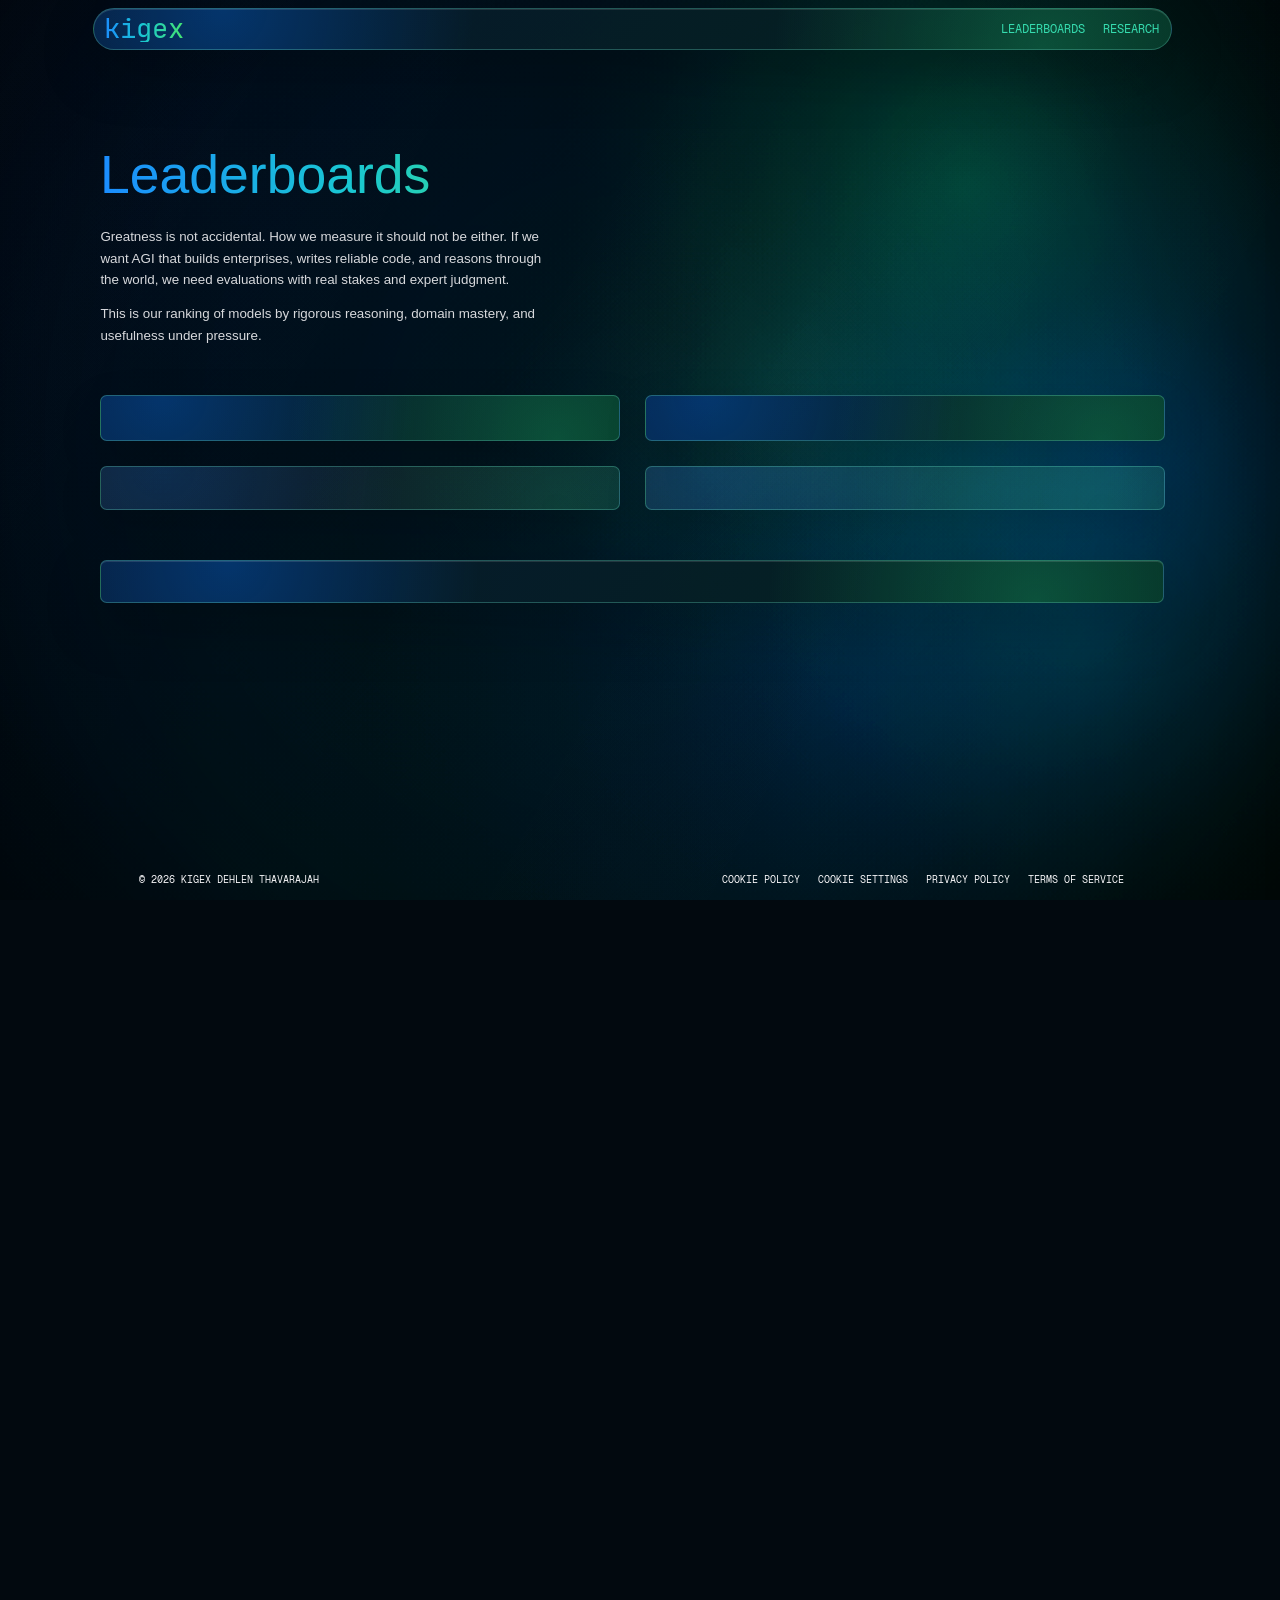
==== commit 5030cfe5: "Self-host site fonts" ====
--- a/leaderboards/index.html
+++ b/leaderboards/index.html
@@ -112,15 +112,14 @@
         ]
       }
     </script>
-    <link rel="preconnect" href="https://cdn.prod.website-files.com" crossorigin />
-    <link rel="preconnect" href="https://fonts.googleapis.com" />
-    <link rel="preconnect" href="https://fonts.gstatic.com" crossorigin />
+    <link rel="preload" href="../fonts/JetBrainsMono-Regular.woff2" as="font" type="font/woff2" crossorigin />
+    <link rel="preload" href="../fonts/GeistMono-Regular.woff2" as="font" type="font/woff2" crossorigin />
     <link rel="icon" href="https://kigex.com/favicon-v18.png" type="image/png" sizes="192x192" />
     <link rel="shortcut icon" href="https://kigex.com/favicon-v18.png" type="image/png" />
     <link rel="apple-touch-icon" href="https://kigex.com/favicon-v18.png" />
     <link rel="mask-icon" href="https://kigex.com/safari-pinned-tab.svg" color="#3b9dff" />
     <link rel="icon" href="https://kigex.com/favicon-v18.svg" type="image/svg+xml" />
-    <link rel="stylesheet" href="../style.css?v=20260601-perf-tune" />
+    <link rel="stylesheet" href="../style.css?v=20260601-self-host-fonts" />
   </head>
   <body>
     <header class="site-header">
--- a/style.css
+++ b/style.css
@@ -1,9 +1,6 @@
-@import url("https://fonts.googleapis.com/css2?family=Geist+Mono:wght@400;500;600&display=swap");
-
 @font-face {
   font-family: "Jetbrains Mono";
-  src: url("https://cdn.prod.website-files.com/68dc970bd6e945ea3fb0f426/68dc9f0578a9a4165ddd5365_JetBrainsMono-Regular.woff2")
-    format("woff2");
+  src: url("fonts/JetBrainsMono-Regular.woff2") format("woff2");
   font-weight: 400;
   font-style: normal;
   font-display: swap;
@@ -11,37 +8,42 @@
 
 @font-face {
   font-family: "Jetbrains Mono";
-  src: url("https://cdn.prod.website-files.com/68dc970bd6e945ea3fb0f426/68dc9f05dc945261aa6f3902_JetBrainsMono-Medium.woff2")
-    format("woff2");
+  src: url("fonts/JetBrainsMono-Medium.woff2") format("woff2");
   font-weight: 500;
   font-style: normal;
   font-display: swap;
 }
 
 @font-face {
-  font-family: "Helvetica Neue";
-  src: url("https://cdn.prod.website-files.com/68dc970bd6e945ea3fb0f426/68dca01244c8d07e51654fb4_HelveticaNeue-Roman.woff2")
-    format("woff2");
+  font-family: "Geist Mono";
+  src: url("fonts/GeistMono-Regular.woff2") format("woff2");
   font-weight: 400;
   font-style: normal;
   font-display: swap;
 }
 
 @font-face {
-  font-family: "Helvetica Neue";
-  src: url("https://cdn.prod.website-files.com/68dc970bd6e945ea3fb0f426/68dca0121b8f11f91cc5aee8_HelveticaNeue-Medium.woff2")
-    format("woff2");
+  font-family: "Geist Mono";
+  src: url("fonts/GeistMono-Medium.woff2") format("woff2");
   font-weight: 500;
   font-style: normal;
   font-display: swap;
 }
 
+@font-face {
+  font-family: "Geist Mono";
+  src: url("fonts/GeistMono-SemiBold.woff2") format("woff2");
+  font-weight: 600;
+  font-style: normal;
+  font-display: swap;
+}
+
 :root {
-  --font-heading: "Helvetica Neue", Arial, sans-serif;
-  --font-body: "Helvetica Neue", Arial, sans-serif;
+  --font-heading: "Helvetica Neue", Helvetica, Arial, sans-serif;
+  --font-body: "Helvetica Neue", Helvetica, Arial, sans-serif;
   --font-button: "Jetbrains Mono", monospace;
   --font-footer: "Geist Mono", "Jetbrains Mono", ui-monospace, SFMono-Regular, Menlo, monospace;
-  --font-model: "Helvetica Neue", Arial, sans-serif;
+  --font-model: "Helvetica Neue", Helvetica, Arial, sans-serif;
   --color-title: #f5f5f7;
   --color-body: rgba(245, 245, 247, 0.88);
   --color-subtitle: rgba(245, 245, 247, 0.58);
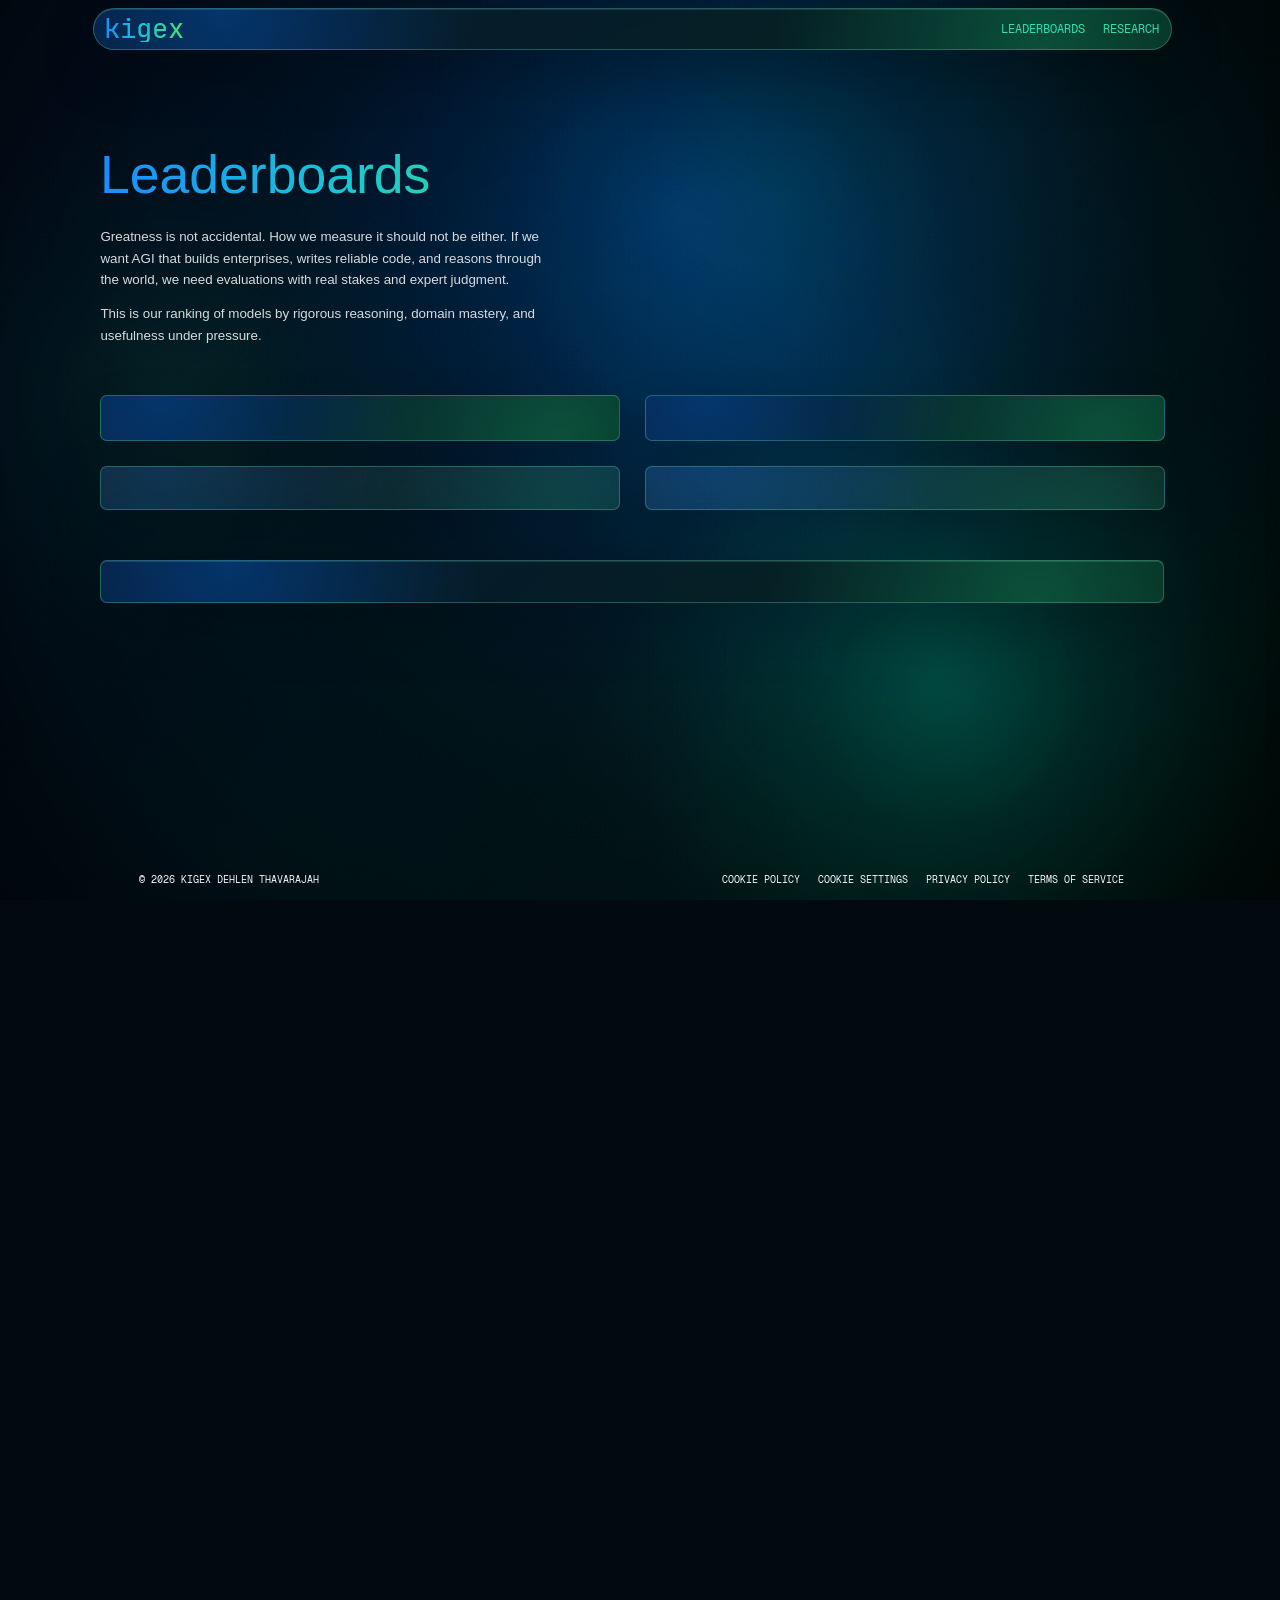
==== commit f9ff9add: "Add free sans fallback" ====
--- a/leaderboards/index.html
+++ b/leaderboards/index.html
@@ -119,7 +119,7 @@
     <link rel="apple-touch-icon" href="https://kigex.com/favicon-v18.png" />
     <link rel="mask-icon" href="https://kigex.com/safari-pinned-tab.svg" color="#3b9dff" />
     <link rel="icon" href="https://kigex.com/favicon-v18.svg" type="image/svg+xml" />
-    <link rel="stylesheet" href="../style.css?v=20260601-self-host-fonts" />
+    <link rel="stylesheet" href="../style.css?v=20260601-geist-fallback" />
   </head>
   <body>
     <header class="site-header">
--- a/style.css
+++ b/style.css
@@ -38,12 +38,36 @@
   font-display: swap;
 }
 
+@font-face {
+  font-family: "Geist Sans";
+  src: url("fonts/Geist-Regular.woff2") format("woff2");
+  font-weight: 400;
+  font-style: normal;
+  font-display: swap;
+}
+
+@font-face {
+  font-family: "Geist Sans";
+  src: url("fonts/Geist-Medium.woff2") format("woff2");
+  font-weight: 500;
+  font-style: normal;
+  font-display: swap;
+}
+
+@font-face {
+  font-family: "Geist Sans";
+  src: url("fonts/Geist-SemiBold.woff2") format("woff2");
+  font-weight: 600;
+  font-style: normal;
+  font-display: swap;
+}
+
 :root {
-  --font-heading: "Helvetica Neue", Helvetica, Arial, sans-serif;
-  --font-body: "Helvetica Neue", Helvetica, Arial, sans-serif;
+  --font-heading: "Helvetica Neue", "Geist Sans", Helvetica, Arial, sans-serif;
+  --font-body: "Helvetica Neue", "Geist Sans", Helvetica, Arial, sans-serif;
   --font-button: "Jetbrains Mono", monospace;
   --font-footer: "Geist Mono", "Jetbrains Mono", ui-monospace, SFMono-Regular, Menlo, monospace;
-  --font-model: "Helvetica Neue", Helvetica, Arial, sans-serif;
+  --font-model: "Helvetica Neue", "Geist Sans", Helvetica, Arial, sans-serif;
   --color-title: #f5f5f7;
   --color-body: rgba(245, 245, 247, 0.88);
   --color-subtitle: rgba(245, 245, 247, 0.58);
@@ -623,6 +647,8 @@
 .hero-word {
   display: inline-block;
   color: #36ddb0;
+  padding-bottom: 0.07em;
+  margin-bottom: -0.07em;
   background: linear-gradient(92deg, #1b8cff 0%, #19c7d2 48%, #45e56f 100%);
   background-size: var(--hero-line-width, 100%) 100%;
   background-position: var(--hero-word-x, 0px) 50%;
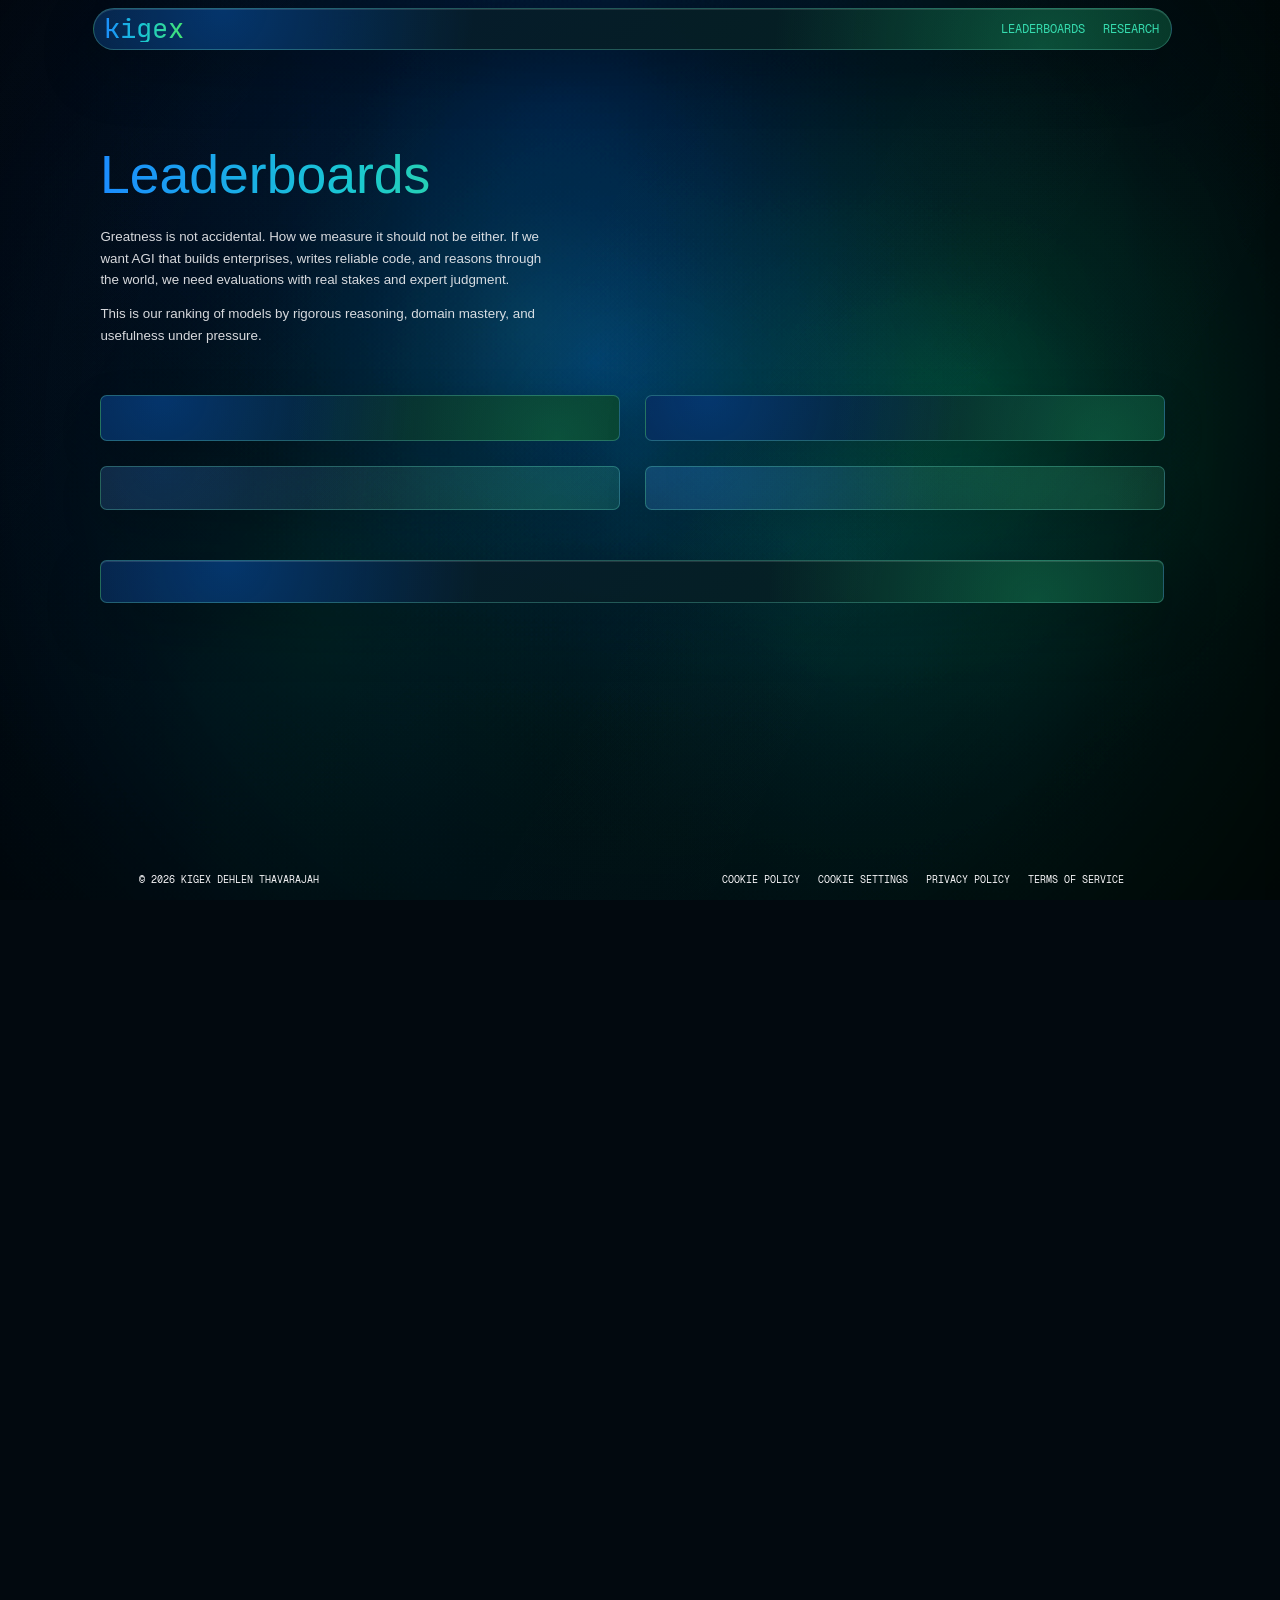
==== commit 62beab5a: "Use Helvetica fallback stack" ====
--- a/leaderboards/index.html
+++ b/leaderboards/index.html
@@ -119,7 +119,7 @@
     <link rel="apple-touch-icon" href="https://kigex.com/favicon-v18.png" />
     <link rel="mask-icon" href="https://kigex.com/safari-pinned-tab.svg" color="#3b9dff" />
     <link rel="icon" href="https://kigex.com/favicon-v18.svg" type="image/svg+xml" />
-    <link rel="stylesheet" href="../style.css?v=20260601-geist-fallback" />
+    <link rel="stylesheet" href="../style.css?v=20260601-helvetica-fallback" />
   </head>
   <body>
     <header class="site-header">
--- a/style.css
+++ b/style.css
@@ -38,36 +38,12 @@
   font-display: swap;
 }
 
-@font-face {
-  font-family: "Geist Sans";
-  src: url("fonts/Geist-Regular.woff2") format("woff2");
-  font-weight: 400;
-  font-style: normal;
-  font-display: swap;
-}
-
-@font-face {
-  font-family: "Geist Sans";
-  src: url("fonts/Geist-Medium.woff2") format("woff2");
-  font-weight: 500;
-  font-style: normal;
-  font-display: swap;
-}
-
-@font-face {
-  font-family: "Geist Sans";
-  src: url("fonts/Geist-SemiBold.woff2") format("woff2");
-  font-weight: 600;
-  font-style: normal;
-  font-display: swap;
-}
-
 :root {
-  --font-heading: "Helvetica Neue", "Geist Sans", Helvetica, Arial, sans-serif;
-  --font-body: "Helvetica Neue", "Geist Sans", Helvetica, Arial, sans-serif;
+  --font-heading: "Helvetica Neue", Helvetica, Arial, sans-serif;
+  --font-body: "Helvetica Neue", Helvetica, Arial, sans-serif;
   --font-button: "Jetbrains Mono", monospace;
   --font-footer: "Geist Mono", "Jetbrains Mono", ui-monospace, SFMono-Regular, Menlo, monospace;
-  --font-model: "Helvetica Neue", "Geist Sans", Helvetica, Arial, sans-serif;
+  --font-model: "Helvetica Neue", Helvetica, Arial, sans-serif;
   --color-title: #f5f5f7;
   --color-body: rgba(245, 245, 247, 0.88);
   --color-subtitle: rgba(245, 245, 247, 0.58);
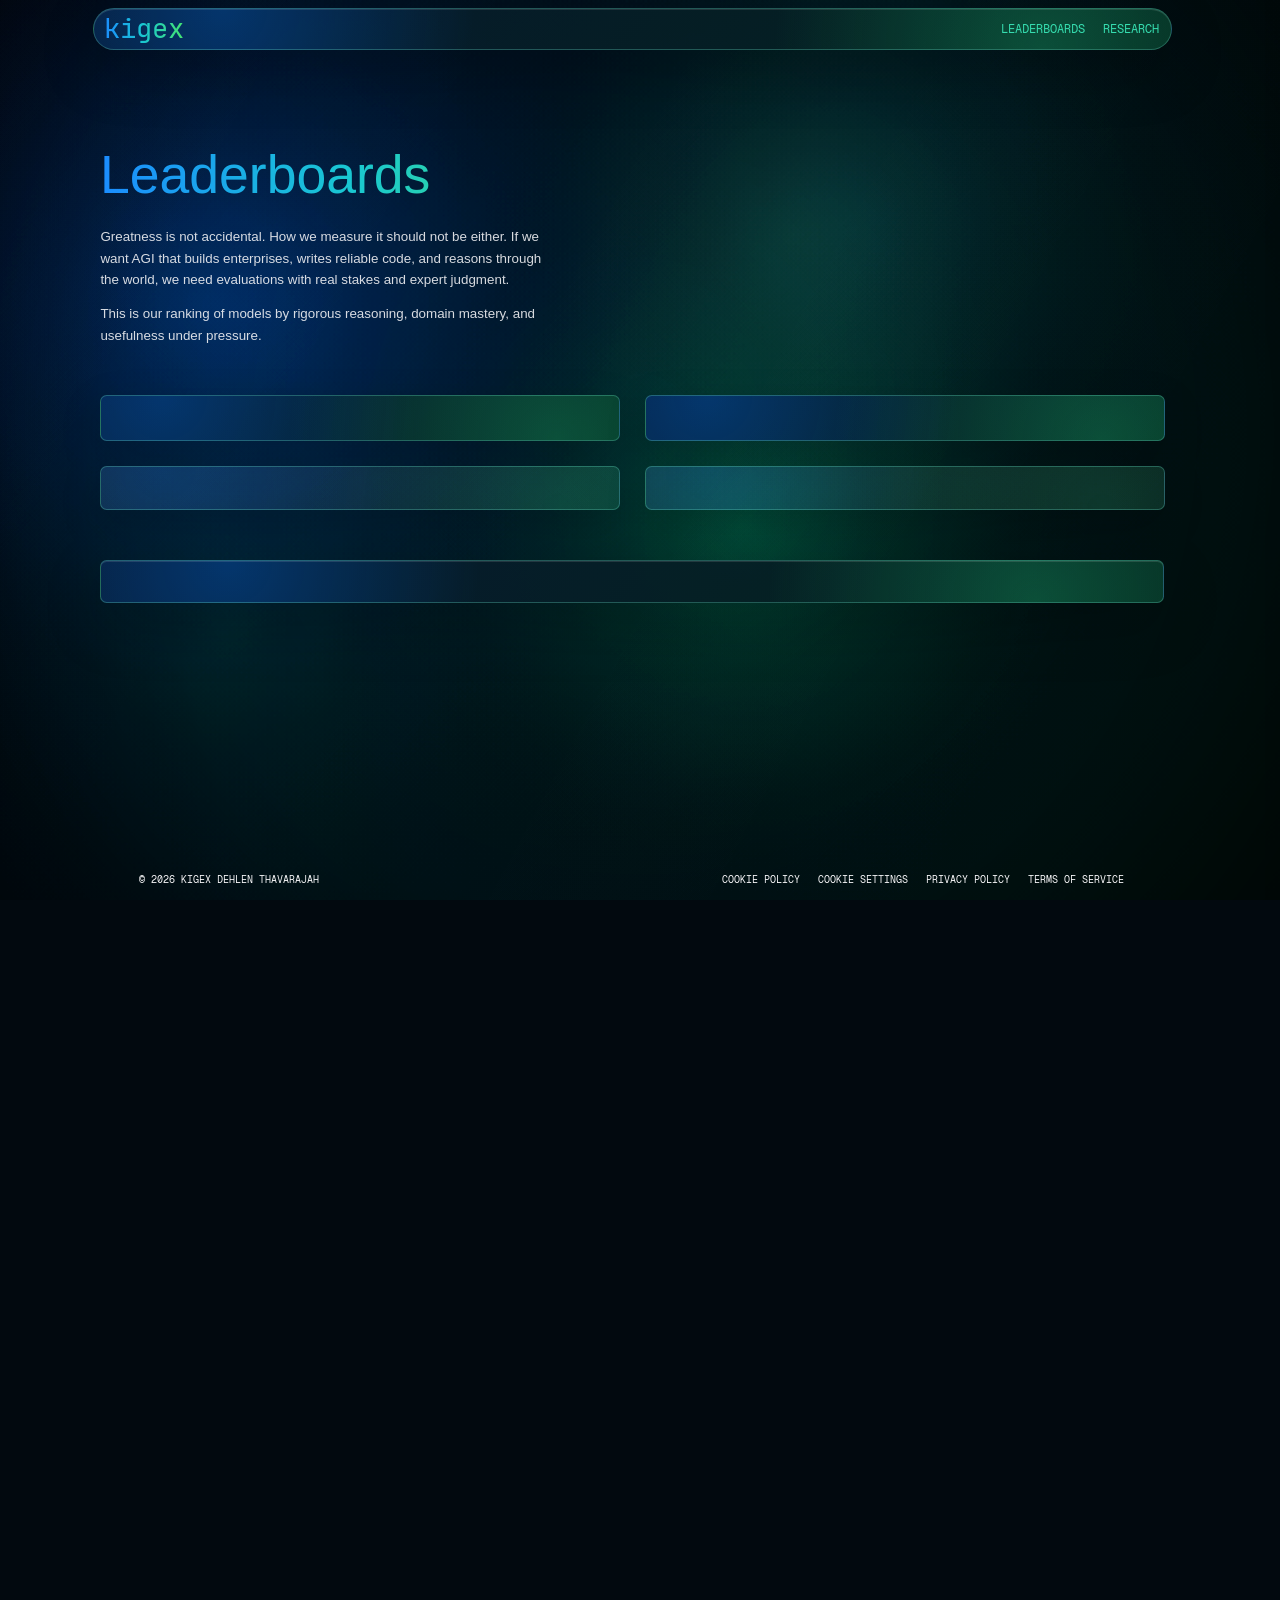
==== commit f71dcbba: "Fix logo descender clipping" ====
--- a/leaderboards/index.html
+++ b/leaderboards/index.html
@@ -119,7 +119,7 @@
     <link rel="apple-touch-icon" href="https://kigex.com/favicon-v18.png" />
     <link rel="mask-icon" href="https://kigex.com/safari-pinned-tab.svg" color="#3b9dff" />
     <link rel="icon" href="https://kigex.com/favicon-v18.svg" type="image/svg+xml" />
-    <link rel="stylesheet" href="../style.css?v=20260601-helvetica-fallback" />
+    <link rel="stylesheet" href="../style.css?v=20260601-logo-descender" />
   </head>
   <body>
     <header class="site-header">
--- a/style.css
+++ b/style.css
@@ -439,6 +439,8 @@
   position: relative;
   display: inline-grid;
   place-items: center;
+  padding-bottom: 0.08em;
+  margin-bottom: -0.08em;
   white-space: nowrap;
   flex: none;
 }
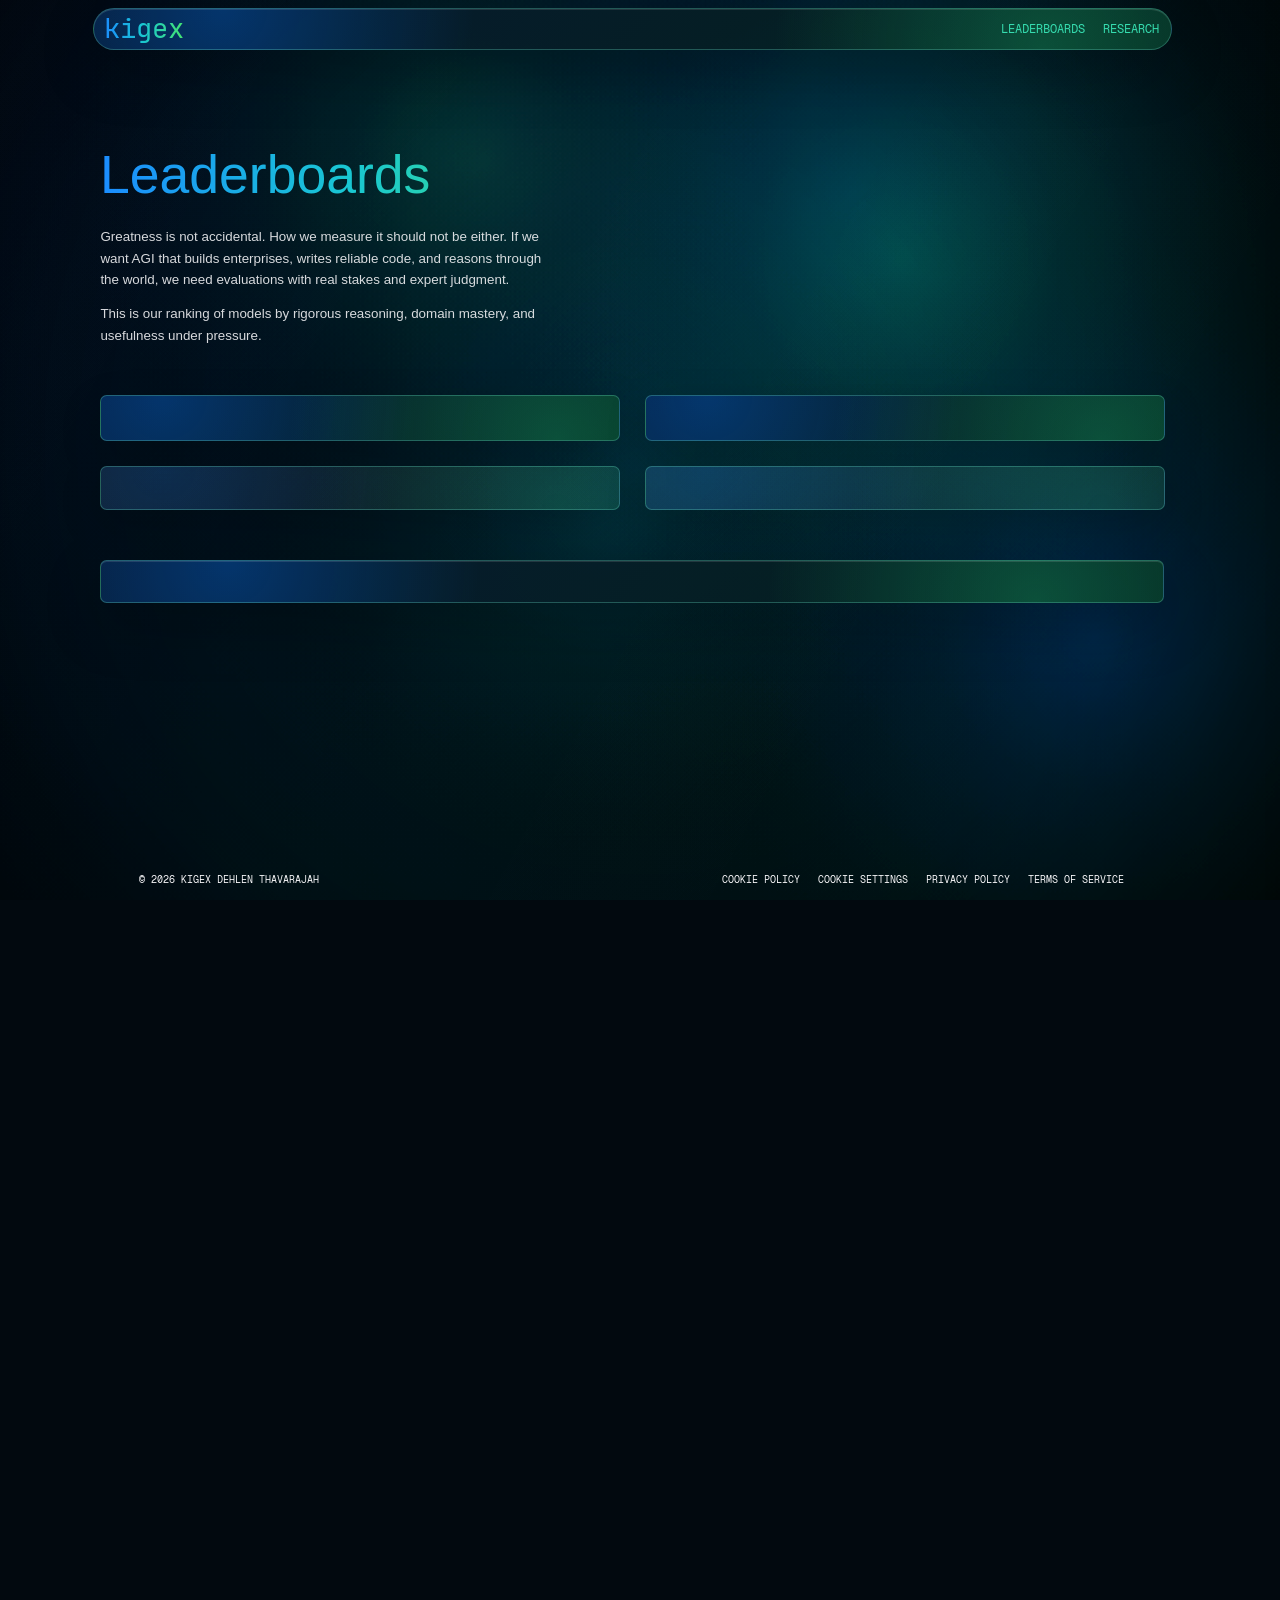
==== commit 669ae404: "Strengthen Kigex search metadata" ====
--- a/leaderboards/index.html
+++ b/leaderboards/index.html
@@ -9,10 +9,13 @@
     <title>Leaderboards | Kigex</title>
     <meta
       name="description"
-      content="Kigex leaderboards for model evaluation across rigorous human-graded benchmarks."
+      content="Kigex leaderboards at Kigex.com: rigorous human-graded model evaluation across reasoning, domain mastery, and usefulness under pressure."
     />
     <meta name="robots" content="index, follow, max-image-preview:large" />
     <meta name="author" content="Kigex" />
+    <meta name="creator" content="Dehlen Thavarajah" />
+    <meta name="application-name" content="Kigex" />
+    <meta name="apple-mobile-web-app-title" content="Kigex" />
     <meta name="theme-color" content="#02090f" />
     <meta name="color-scheme" content="dark" />
     <link rel="canonical" href="https://kigex.com/leaderboards/" />
@@ -22,7 +25,7 @@
     <meta property="og:title" content="Leaderboards | Kigex" />
     <meta
       property="og:description"
-      content="Human-graded Kigex leaderboards for rigorous reasoning, domain mastery, and usefulness under pressure."
+      content="Kigex leaderboards at Kigex.com: rigorous human-graded model evaluation across reasoning, domain mastery, and usefulness under pressure."
     />
     <meta property="og:image" content="https://kigex.com/favicon-v18.png" />
     <meta property="og:image:secure_url" content="https://kigex.com/favicon-v18.png" />
@@ -34,7 +37,7 @@
     <meta name="twitter:title" content="Leaderboards | Kigex" />
     <meta
       name="twitter:description"
-      content="Human-graded Kigex leaderboards for rigorous reasoning, domain mastery, and usefulness under pressure."
+      content="Kigex leaderboards at Kigex.com: rigorous human-graded model evaluation across reasoning, domain mastery, and usefulness under pressure."
     />
     <meta name="twitter:image" content="https://kigex.com/favicon-v18.png" />
     <meta name="twitter:image:alt" content="Kigex logo" />
@@ -46,12 +49,26 @@
             "@type": "Organization",
             "@id": "https://kigex.com/#organization",
             "name": "Kigex",
+            "alternateName": ["Kigex.com", "kigex.com", "Kigex AI", "Kigex Research", "Kigex Leaderboards"],
             "url": "https://kigex.com/",
             "logo": {
               "@type": "ImageObject",
               "url": "https://kigex.com/favicon-v18.png",
               "width": 192,
               "height": 192
+            },
+            "founder": {
+              "@id": "https://kigex.com/#dehlen-thavarajah"
+            }
+          },
+          {
+            "@type": "Person",
+            "@id": "https://kigex.com/#dehlen-thavarajah",
+            "name": "Dehlen Thavarajah",
+            "alternateName": ["Dehlen", "Thavarajah", "Thava", "Len Thava"],
+            "url": "https://kigex.com/",
+            "affiliation": {
+              "@id": "https://kigex.com/#organization"
             }
           },
           {
@@ -59,8 +76,12 @@
             "@id": "https://kigex.com/#website",
             "url": "https://kigex.com/",
             "name": "Kigex",
+            "alternateName": ["Kigex.com", "kigex.com", "Kigex AI"],
             "publisher": {
               "@id": "https://kigex.com/#organization"
+            },
+            "creator": {
+              "@id": "https://kigex.com/#dehlen-thavarajah"
             },
             "inLanguage": "en"
           },
@@ -69,9 +90,15 @@
             "@id": "https://kigex.com/leaderboards/#webpage",
             "url": "https://kigex.com/leaderboards/",
             "name": "Kigex Leaderboards",
-            "description": "Human-graded leaderboards for rigorous reasoning, domain mastery, and usefulness under pressure.",
+            "description": "Kigex leaderboards at Kigex.com: rigorous human-graded model evaluation across reasoning, domain mastery, and usefulness under pressure.",
             "isPartOf": {
               "@id": "https://kigex.com/#website"
+            },
+            "about": {
+              "@id": "https://kigex.com/#organization"
+            },
+            "mentions": {
+              "@id": "https://kigex.com/#dehlen-thavarajah"
             },
             "mainEntity": {
               "@id": "https://kigex.com/leaderboards/#benchmarks"
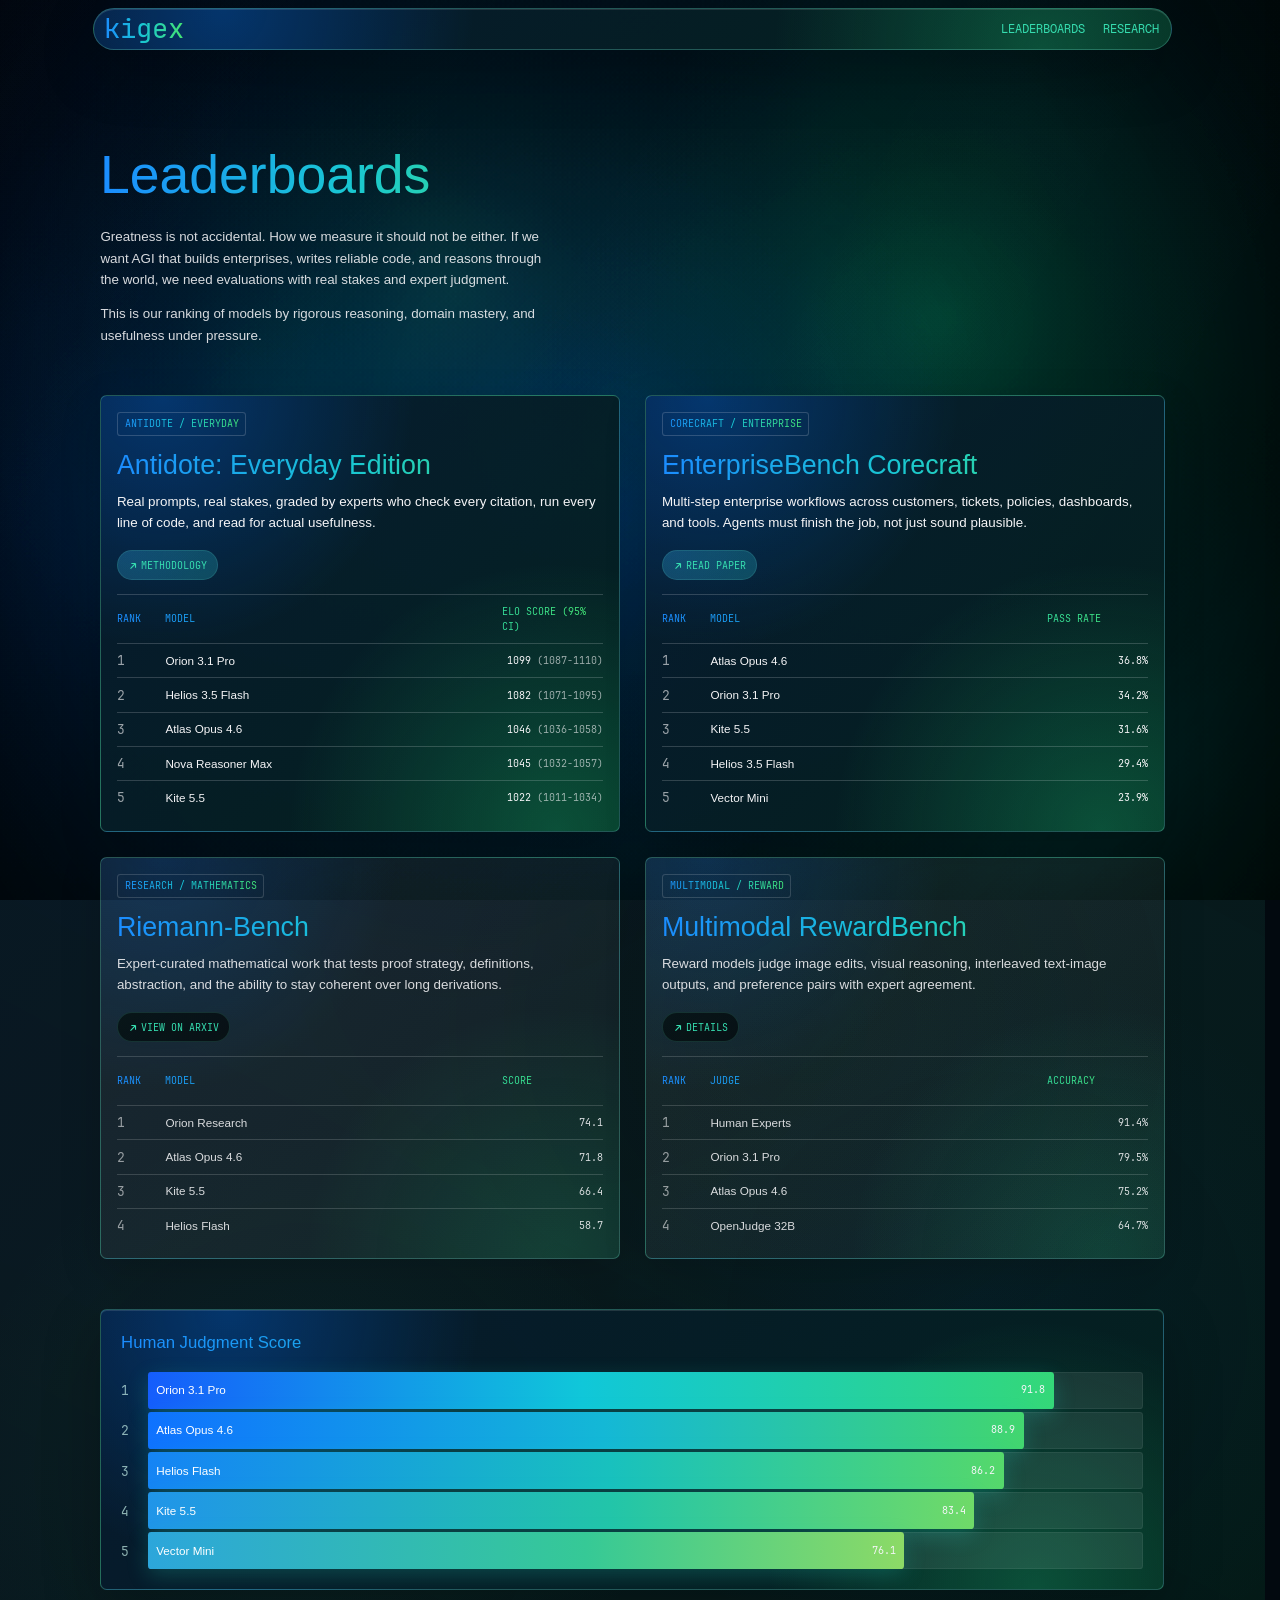
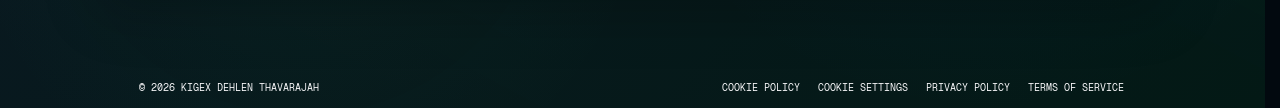
==== commit b56abeaf: "Add Safari-friendly favicon set" ====
--- a/leaderboards/index.html
+++ b/leaderboards/index.html
@@ -27,11 +27,11 @@
       property="og:description"
       content="Kigex leaderboards at Kigex.com: rigorous human-graded model evaluation across reasoning, domain mastery, and usefulness under pressure."
     />
-    <meta property="og:image" content="https://kigex.com/favicon-v18.png" />
-    <meta property="og:image:secure_url" content="https://kigex.com/favicon-v18.png" />
+    <meta property="og:image" content="https://kigex.com/icon-512.png" />
+    <meta property="og:image:secure_url" content="https://kigex.com/icon-512.png" />
     <meta property="og:image:type" content="image/png" />
-    <meta property="og:image:width" content="192" />
-    <meta property="og:image:height" content="192" />
+    <meta property="og:image:width" content="512" />
+    <meta property="og:image:height" content="512" />
     <meta property="og:image:alt" content="Kigex logo" />
     <meta name="twitter:card" content="summary_large_image" />
     <meta name="twitter:title" content="Leaderboards | Kigex" />
@@ -39,7 +39,7 @@
       name="twitter:description"
       content="Kigex leaderboards at Kigex.com: rigorous human-graded model evaluation across reasoning, domain mastery, and usefulness under pressure."
     />
-    <meta name="twitter:image" content="https://kigex.com/favicon-v18.png" />
+    <meta name="twitter:image" content="https://kigex.com/icon-512.png" />
     <meta name="twitter:image:alt" content="Kigex logo" />
     <script type="application/ld+json">
       {
@@ -53,9 +53,9 @@
             "url": "https://kigex.com/",
             "logo": {
               "@type": "ImageObject",
-              "url": "https://kigex.com/favicon-v18.png",
-              "width": 192,
-              "height": 192
+              "url": "https://kigex.com/icon-512.png",
+              "width": 512,
+              "height": 512
             },
             "founder": {
               "@id": "https://kigex.com/#dehlen-thavarajah"
@@ -141,10 +141,14 @@
     </script>
     <link rel="preload" href="../fonts/JetBrainsMono-Regular.woff2" as="font" type="font/woff2" crossorigin />
     <link rel="preload" href="../fonts/GeistMono-Regular.woff2" as="font" type="font/woff2" crossorigin />
-    <link rel="icon" href="https://kigex.com/favicon-v18.png" type="image/png" sizes="192x192" />
-    <link rel="shortcut icon" href="https://kigex.com/favicon-v18.png" type="image/png" />
-    <link rel="apple-touch-icon" href="https://kigex.com/favicon-v18.png" />
+    <link rel="icon" href="https://kigex.com/favicon.ico" sizes="any" />
+    <link rel="shortcut icon" href="https://kigex.com/favicon.ico" />
+    <link rel="icon" href="https://kigex.com/favicon-16x16.png" type="image/png" sizes="16x16" />
+    <link rel="icon" href="https://kigex.com/favicon-32x32.png" type="image/png" sizes="32x32" />
+    <link rel="icon" href="https://kigex.com/icon-48.png" type="image/png" sizes="48x48" />
+    <link rel="apple-touch-icon" href="https://kigex.com/apple-touch-icon.png" sizes="180x180" />
     <link rel="mask-icon" href="https://kigex.com/safari-pinned-tab.svg" color="#3b9dff" />
+    <link rel="manifest" href="https://kigex.com/site.webmanifest" />
     <link rel="icon" href="https://kigex.com/favicon-v18.svg" type="image/svg+xml" />
     <link rel="stylesheet" href="../style.css?v=20260601-logo-descender" />
   </head>
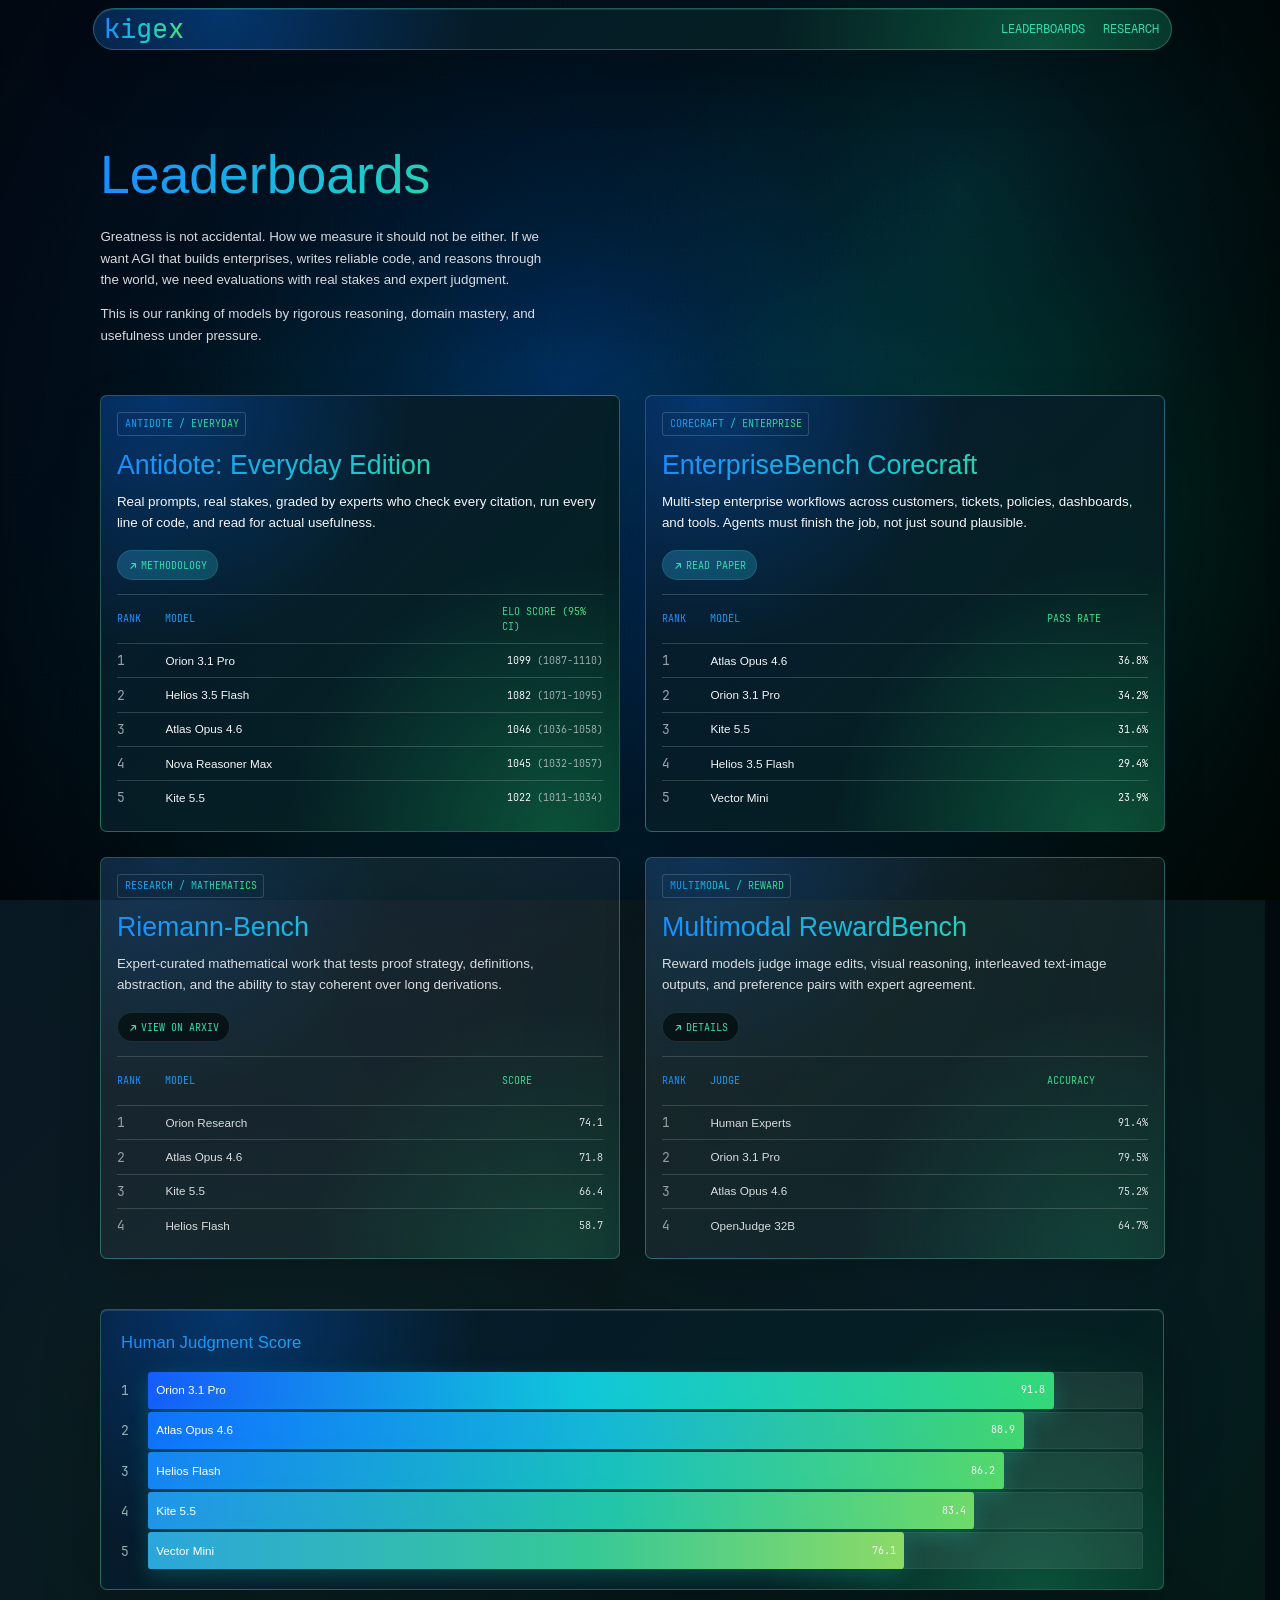
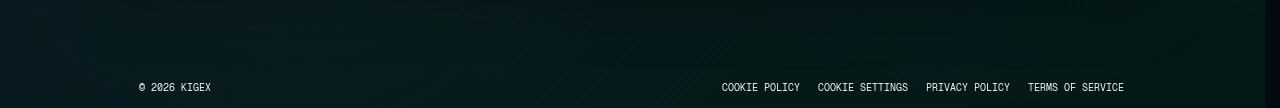
==== commit eefb60a7: "Simplify footer copyright" ====
--- a/leaderboards/index.html
+++ b/leaderboards/index.html
@@ -484,7 +484,7 @@
       <div class="footer-bot">
         <div class="container fluid">
           <div class="footer-bot-inner">
-            <div class="footer-copyright hidden-mobile">&copy; 2026 Kigex Dehlen Thavarajah</div>
+            <div class="footer-copyright hidden-mobile">&copy; 2026 Kigex</div>
             <div class="footer-menus-social">
               <div class="footer-menu-legal">
                 <button class="footer-link" type="button">Cookie Policy</button>
@@ -496,7 +496,7 @@
                 <button class="footer-link" type="button">Terms of Service</button>
               </div>
             </div>
-            <div class="footer-copyright only-mobile">&copy; 2026 Kigex Dehlen Thavarajah</div>
+            <div class="footer-copyright only-mobile">&copy; 2026 Kigex</div>
           </div>
         </div>
       </div>
